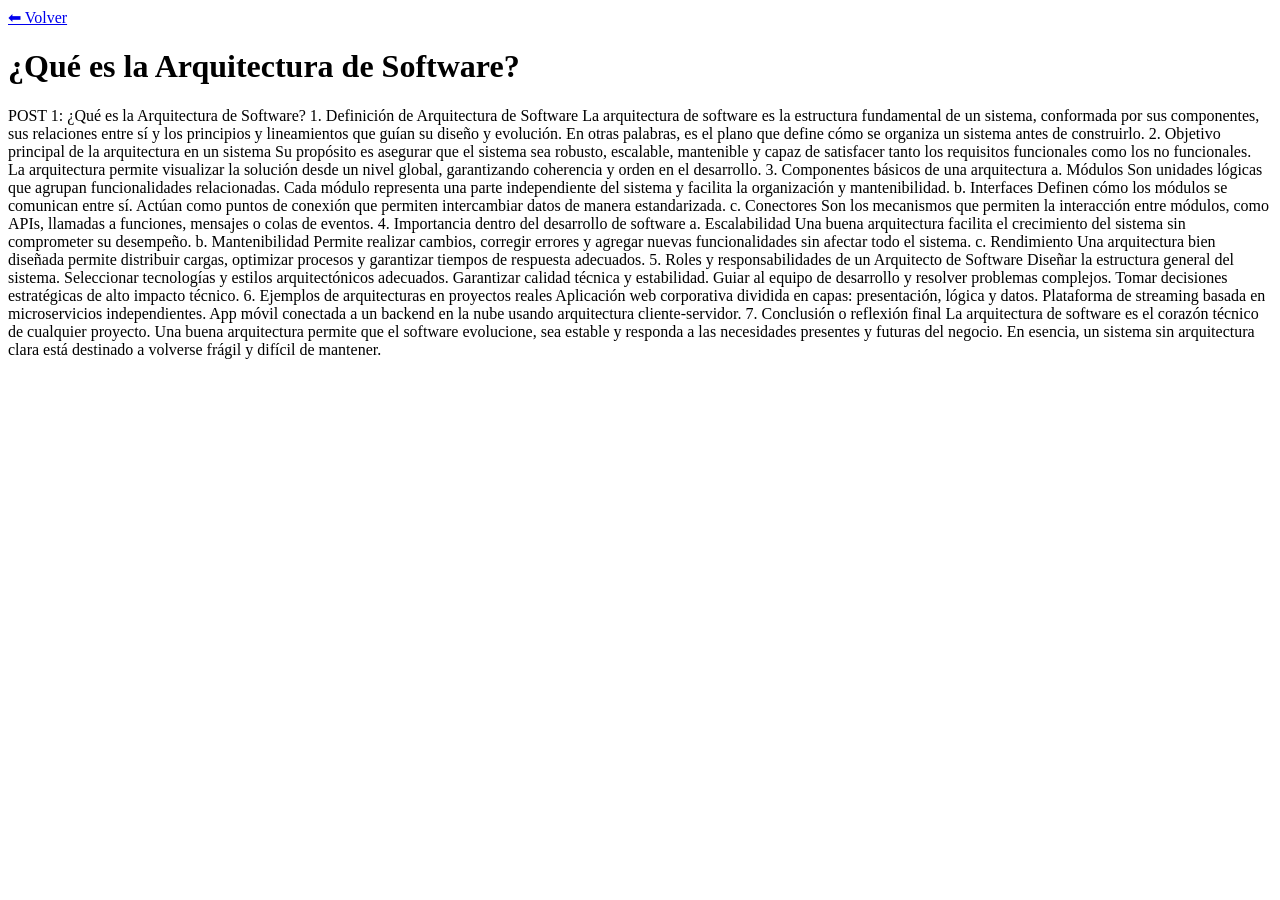
==== post1.html @ cce50e9d "Update and rename blog-arquitectura/post1.html to post1.html" ====
<!DOCTYPE html>
<html lang="es">
<head>
    <meta charset="UTF-8">
    <title>¿Qué es la Arquitectura de Software?</title>
    <link rel="stylesheet" href="styles.css">
</head>
<body>
<a href="index.html" class="back">⬅ Volver</a>
<h1>¿Qué es la Arquitectura de Software?</h1>
<article>
    POST 1: ¿Qué es la Arquitectura de Software?
1. Definición de Arquitectura de Software

La arquitectura de software es la estructura fundamental de un sistema, conformada por sus componentes, sus relaciones entre sí y los principios y lineamientos que guían su diseño y evolución. En otras palabras, es el plano que define cómo se organiza un sistema antes de construirlo.

2. Objetivo principal de la arquitectura en un sistema

Su propósito es asegurar que el sistema sea robusto, escalable, mantenible y capaz de satisfacer tanto los requisitos funcionales como los no funcionales. La arquitectura permite visualizar la solución desde un nivel global, garantizando coherencia y orden en el desarrollo.

3. Componentes básicos de una arquitectura
a. Módulos

Son unidades lógicas que agrupan funcionalidades relacionadas. Cada módulo representa una parte independiente del sistema y facilita la organización y mantenibilidad.

b. Interfaces

Definen cómo los módulos se comunican entre sí. Actúan como puntos de conexión que permiten intercambiar datos de manera estandarizada.

c. Conectores

Son los mecanismos que permiten la interacción entre módulos, como APIs, llamadas a funciones, mensajes o colas de eventos.

4. Importancia dentro del desarrollo de software
a. Escalabilidad

Una buena arquitectura facilita el crecimiento del sistema sin comprometer su desempeño.

b. Mantenibilidad

Permite realizar cambios, corregir errores y agregar nuevas funcionalidades sin afectar todo el sistema.

c. Rendimiento

Una arquitectura bien diseñada permite distribuir cargas, optimizar procesos y garantizar tiempos de respuesta adecuados.

5. Roles y responsabilidades de un Arquitecto de Software

Diseñar la estructura general del sistema.

Seleccionar tecnologías y estilos arquitectónicos adecuados.

Garantizar calidad técnica y estabilidad.

Guiar al equipo de desarrollo y resolver problemas complejos.

Tomar decisiones estratégicas de alto impacto técnico.

6. Ejemplos de arquitecturas en proyectos reales

Aplicación web corporativa dividida en capas: presentación, lógica y datos.

Plataforma de streaming basada en microservicios independientes.

App móvil conectada a un backend en la nube usando arquitectura cliente-servidor.

7. Conclusión o reflexión final

La arquitectura de software es el corazón técnico de cualquier proyecto. Una buena arquitectura permite que el software evolucione, sea estable y responda a las necesidades presentes y futuras del negocio. En esencia, un sistema sin arquitectura clara está destinado a volverse frágil y difícil de mantener.
</article>
</body>
</html>
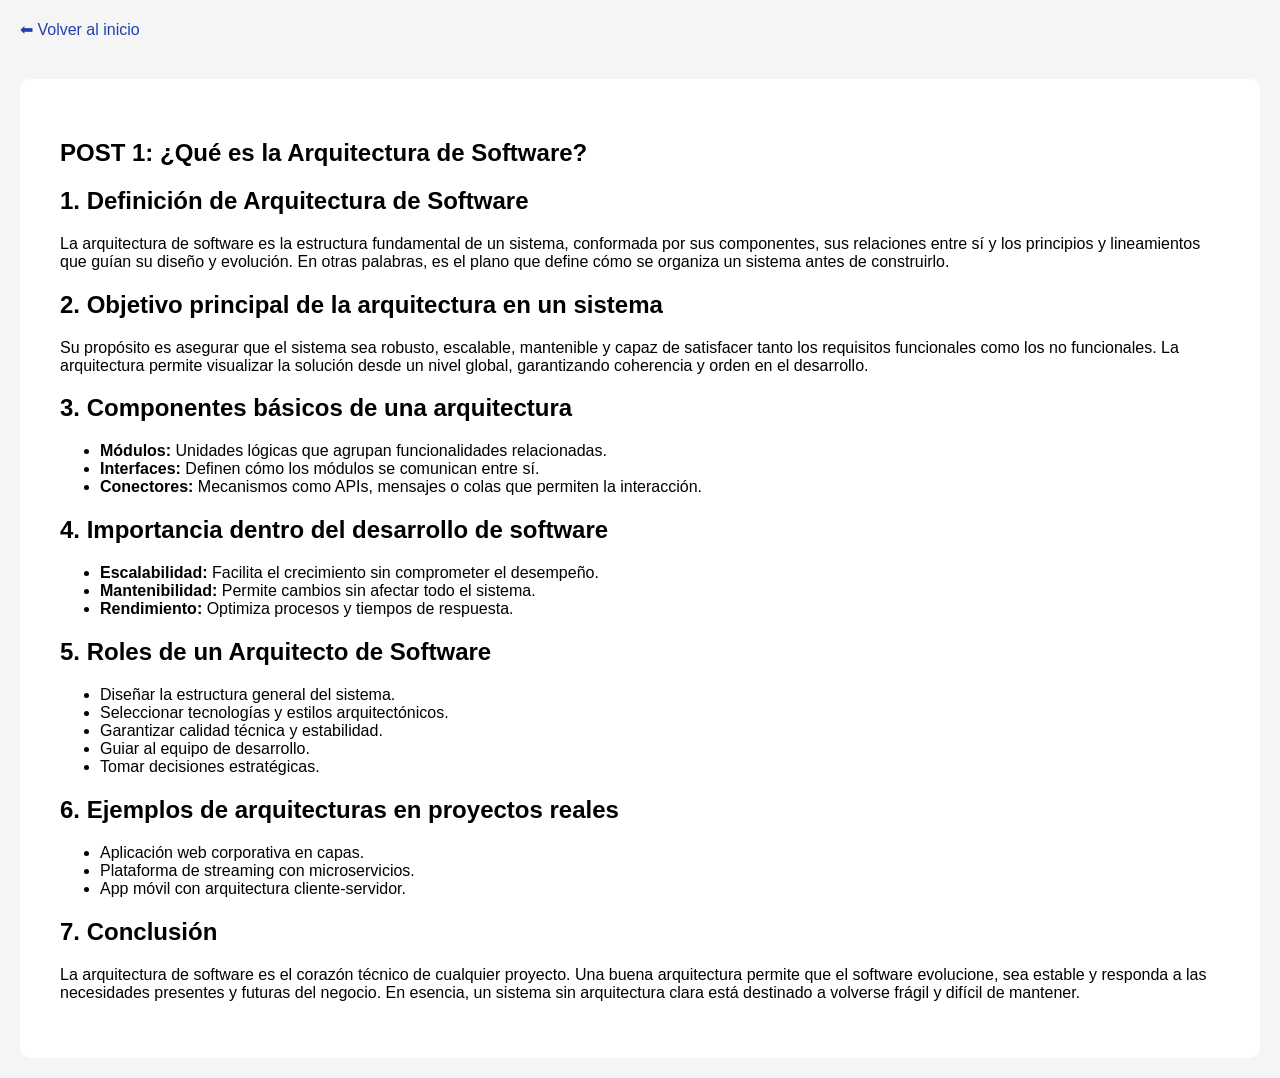
==== commit 158df316: "Refactor HTML structure and content for post1" ====
--- a/post1.html
+++ b/post1.html
@@ -6,67 +6,48 @@
     <link rel="stylesheet" href="styles.css">
 </head>
 <body>
-<a href="index.html" class="back">⬅ Volver</a>
-<h1>¿Qué es la Arquitectura de Software?</h1>
+<a href="index.html" class="back">⬅ Volver al inicio</a>
 <article>
-    POST 1: ¿Qué es la Arquitectura de Software?
-1. Definición de Arquitectura de Software
-
-La arquitectura de software es la estructura fundamental de un sistema, conformada por sus componentes, sus relaciones entre sí y los principios y lineamientos que guían su diseño y evolución. En otras palabras, es el plano que define cómo se organiza un sistema antes de construirlo.
-
-2. Objetivo principal de la arquitectura en un sistema
-
-Su propósito es asegurar que el sistema sea robusto, escalable, mantenible y capaz de satisfacer tanto los requisitos funcionales como los no funcionales. La arquitectura permite visualizar la solución desde un nivel global, garantizando coherencia y orden en el desarrollo.
-
-3. Componentes básicos de una arquitectura
-a. Módulos
-
-Son unidades lógicas que agrupan funcionalidades relacionadas. Cada módulo representa una parte independiente del sistema y facilita la organización y mantenibilidad.
-
-b. Interfaces
-
-Definen cómo los módulos se comunican entre sí. Actúan como puntos de conexión que permiten intercambiar datos de manera estandarizada.
-
-c. Conectores
-
-Son los mecanismos que permiten la interacción entre módulos, como APIs, llamadas a funciones, mensajes o colas de eventos.
-
-4. Importancia dentro del desarrollo de software
-a. Escalabilidad
-
-Una buena arquitectura facilita el crecimiento del sistema sin comprometer su desempeño.
-
-b. Mantenibilidad
-
-Permite realizar cambios, corregir errores y agregar nuevas funcionalidades sin afectar todo el sistema.
-
-c. Rendimiento
-
-Una arquitectura bien diseñada permite distribuir cargas, optimizar procesos y garantizar tiempos de respuesta adecuados.
-
-5. Roles y responsabilidades de un Arquitecto de Software
-
-Diseñar la estructura general del sistema.
-
-Seleccionar tecnologías y estilos arquitectónicos adecuados.
-
-Garantizar calidad técnica y estabilidad.
-
-Guiar al equipo de desarrollo y resolver problemas complejos.
-
-Tomar decisiones estratégicas de alto impacto técnico.
-
-6. Ejemplos de arquitecturas en proyectos reales
-
-Aplicación web corporativa dividida en capas: presentación, lógica y datos.
-
-Plataforma de streaming basada en microservicios independientes.
-
-App móvil conectada a un backend en la nube usando arquitectura cliente-servidor.
-
-7. Conclusión o reflexión final
-
-La arquitectura de software es el corazón técnico de cualquier proyecto. Una buena arquitectura permite que el software evolucione, sea estable y responda a las necesidades presentes y futuras del negocio. En esencia, un sistema sin arquitectura clara está destinado a volverse frágil y difícil de mantener.
+    <h1>POST 1: ¿Qué es la Arquitectura de Software?</h1>
+    
+    <h2>1. Definición de Arquitectura de Software</h2>
+    <p>La arquitectura de software es la estructura fundamental de un sistema, conformada por sus componentes, sus relaciones entre sí y los principios y lineamientos que guían su diseño y evolución. En otras palabras, es el plano que define cómo se organiza un sistema antes de construirlo.</p>
+    
+    <h2>2. Objetivo principal de la arquitectura en un sistema</h2>
+    <p>Su propósito es asegurar que el sistema sea robusto, escalable, mantenible y capaz de satisfacer tanto los requisitos funcionales como los no funcionales. La arquitectura permite visualizar la solución desde un nivel global, garantizando coherencia y orden en el desarrollo.</p>
+    
+    <h2>3. Componentes básicos de una arquitectura</h2>
+    <ul>
+        <li><strong>Módulos:</strong> Unidades lógicas que agrupan funcionalidades relacionadas.</li>
+        <li><strong>Interfaces:</strong> Definen cómo los módulos se comunican entre sí.</li>
+        <li><strong>Conectores:</strong> Mecanismos como APIs, mensajes o colas que permiten la interacción.</li>
+    </ul>
+    
+    <h2>4. Importancia dentro del desarrollo de software</h2>
+    <ul>
+        <li><strong>Escalabilidad:</strong> Facilita el crecimiento sin comprometer el desempeño.</li>
+        <li><strong>Mantenibilidad:</strong> Permite cambios sin afectar todo el sistema.</li>
+        <li><strong>Rendimiento:</strong> Optimiza procesos y tiempos de respuesta.</li>
+    </ul>
+    
+    <h2>5. Roles de un Arquitecto de Software</h2>
+    <ul>
+        <li>Diseñar la estructura general del sistema.</li>
+        <li>Seleccionar tecnologías y estilos arquitectónicos.</li>
+        <li>Garantizar calidad técnica y estabilidad.</li>
+        <li>Guiar al equipo de desarrollo.</li>
+        <li>Tomar decisiones estratégicas.</li>
+    </ul>
+    
+    <h2>6. Ejemplos de arquitecturas en proyectos reales</h2>
+    <ul>
+        <li>Aplicación web corporativa en capas.</li>
+        <li>Plataforma de streaming con microservicios.</li>
+        <li>App móvil con arquitectura cliente-servidor.</li>
+    </ul>
+    
+    <h2>7. Conclusión</h2>
+    <p>La arquitectura de software es el corazón técnico de cualquier proyecto. Una buena arquitectura permite que el software evolucione, sea estable y responda a las necesidades presentes y futuras del negocio. En esencia, un sistema sin arquitectura clara está destinado a volverse frágil y difícil de mantener.</p>
 </article>
 </body>
 </html>
--- a/styles.css
+++ b/styles.css
@@ -0,0 +1,46 @@
+body {
+    font-family: Arial, sans-serif;
+    margin: 0;
+    padding: 0;
+    background: #f5f5f5;
+}
+
+header {
+    background: #1e3a8a;
+    padding: 30px;
+    text-align: center;
+    color: white;
+}
+
+.posts {
+    display: flex;
+    flex-direction: column;
+    gap: 20px;
+    margin: 40px;
+}
+
+.post-card {
+    background: white;
+    padding: 20px;
+    border-radius: 10px;
+    text-decoration: none;
+    color: black;
+    box-shadow: 0 4px 8px rgba(0,0,0,0.1);
+}
+
+.post-card:hover {
+    background: #e6e6e6;
+}
+
+.back {
+    display: inline-block;
+    margin: 20px;
+    text-decoration: none;
+    color: #1e40af;
+}
+article {
+    padding: 40px;
+    background: white;
+    margin: 20px;
+    border-radius: 10px;
+}
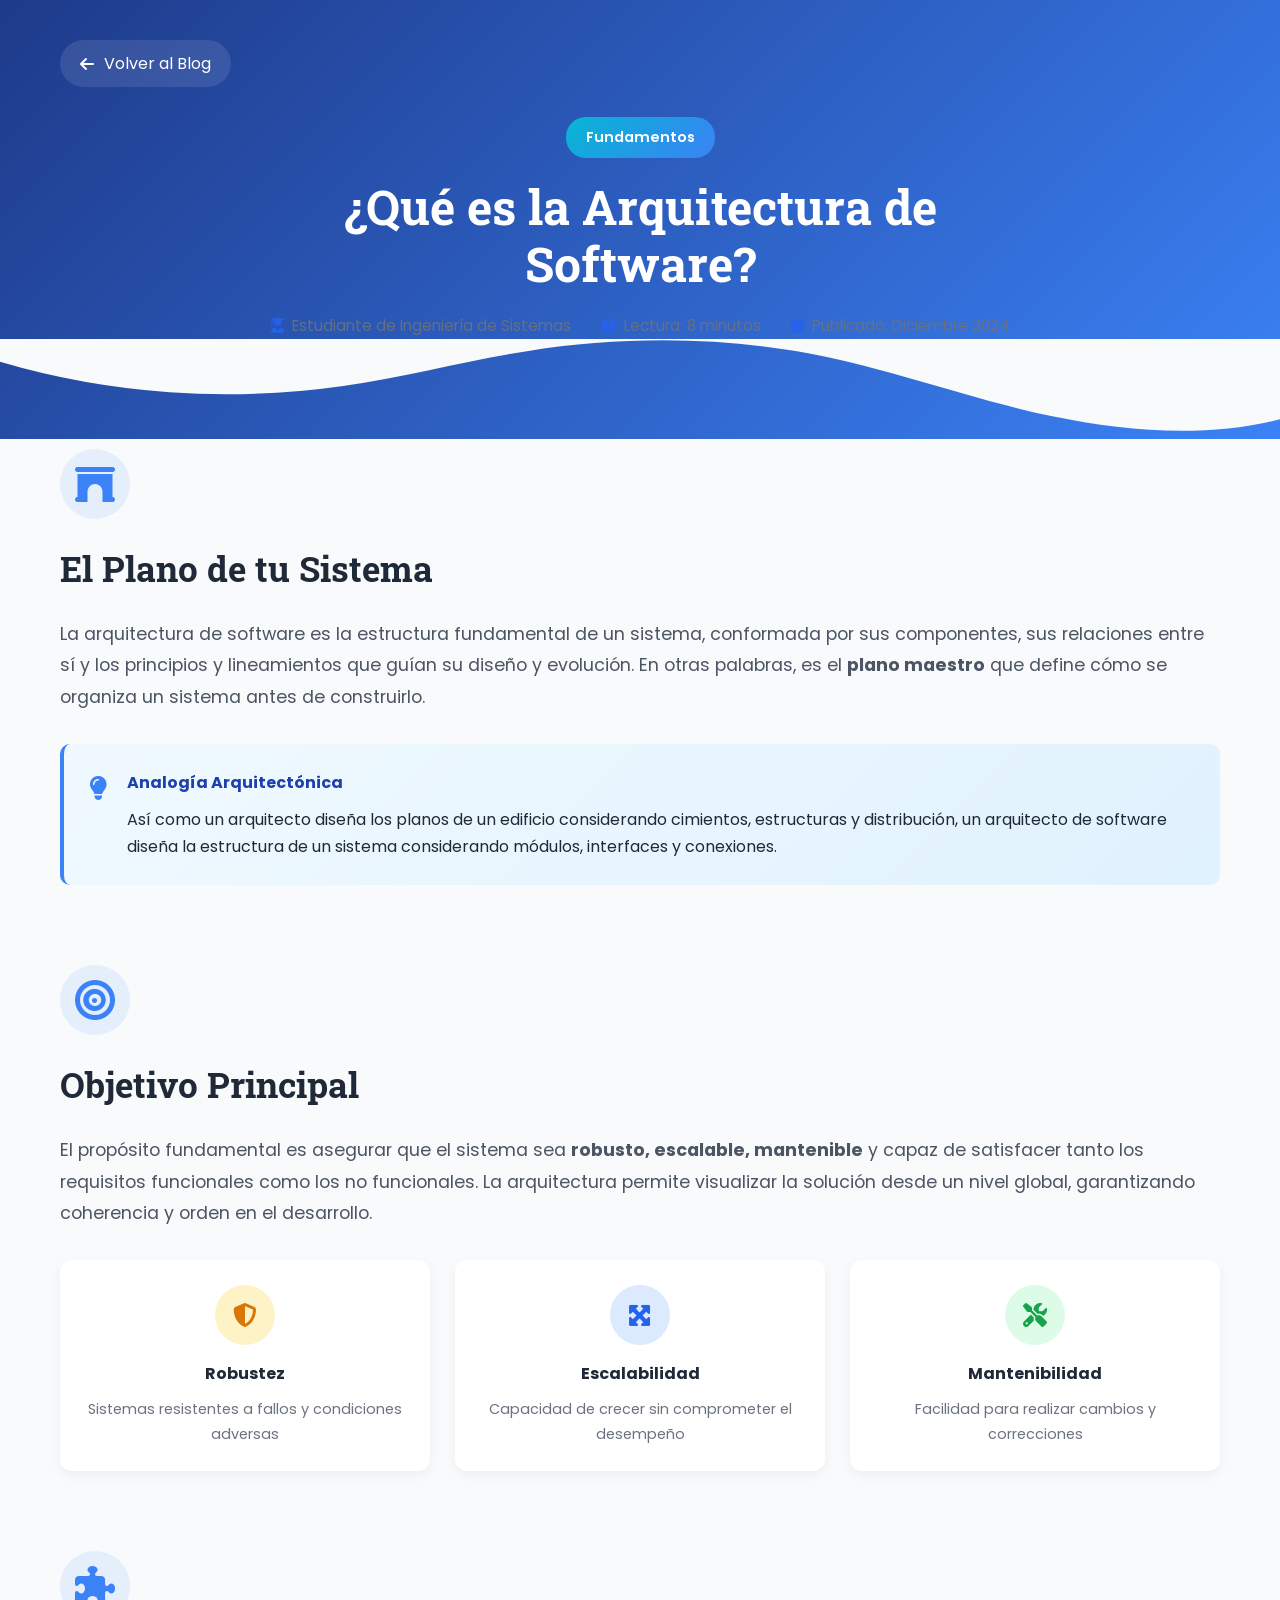
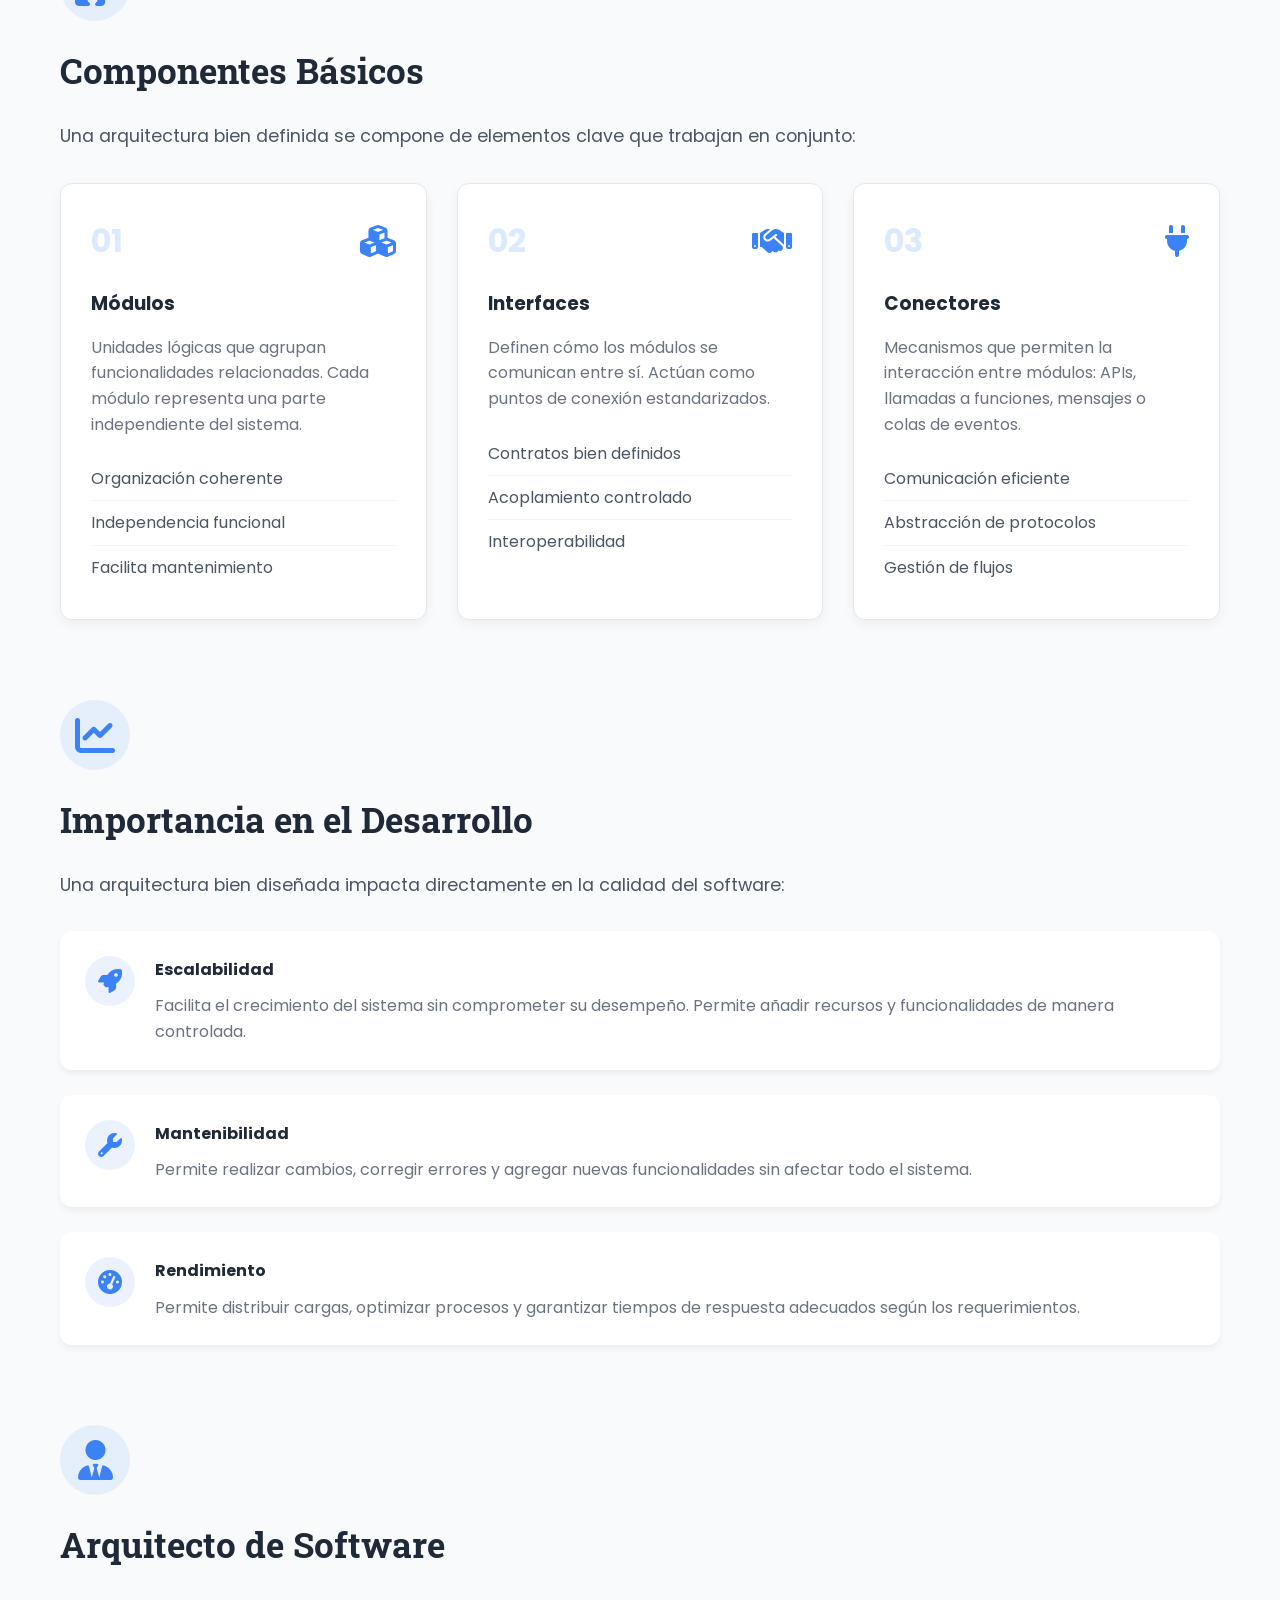
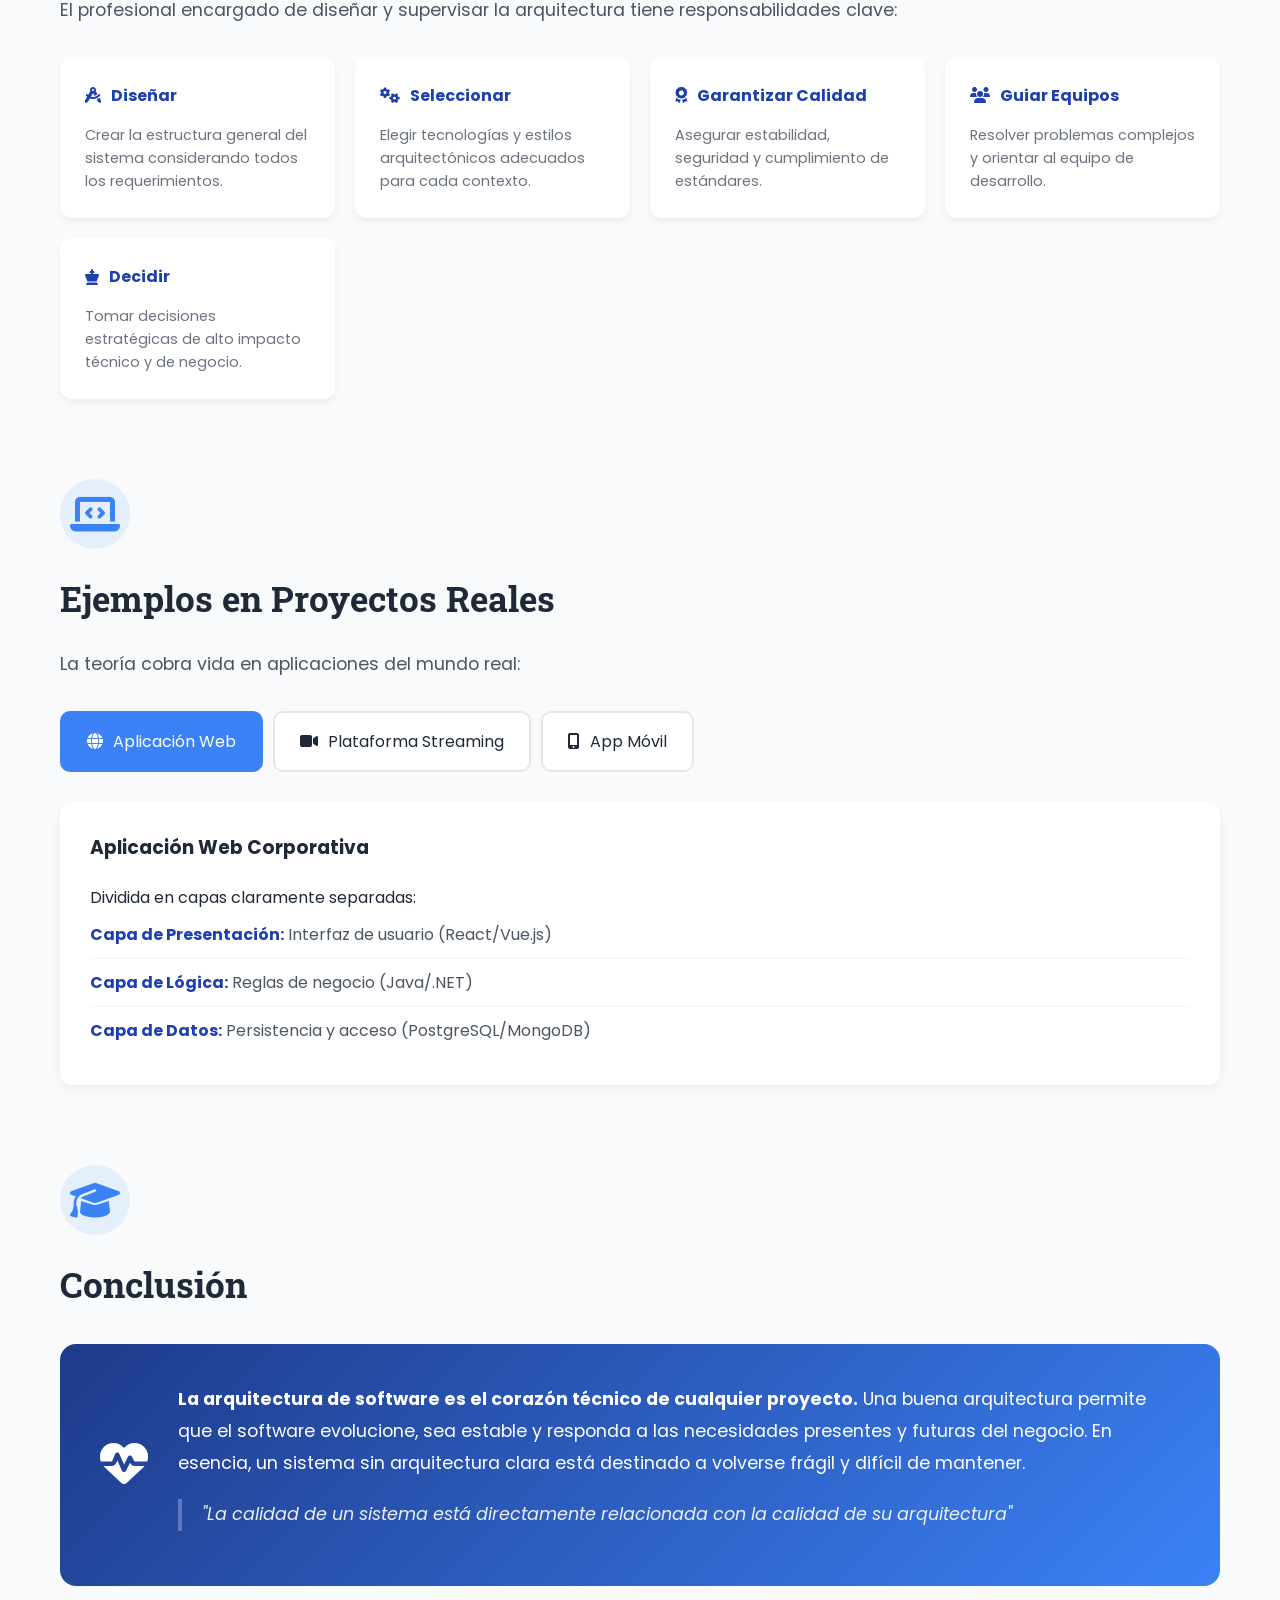
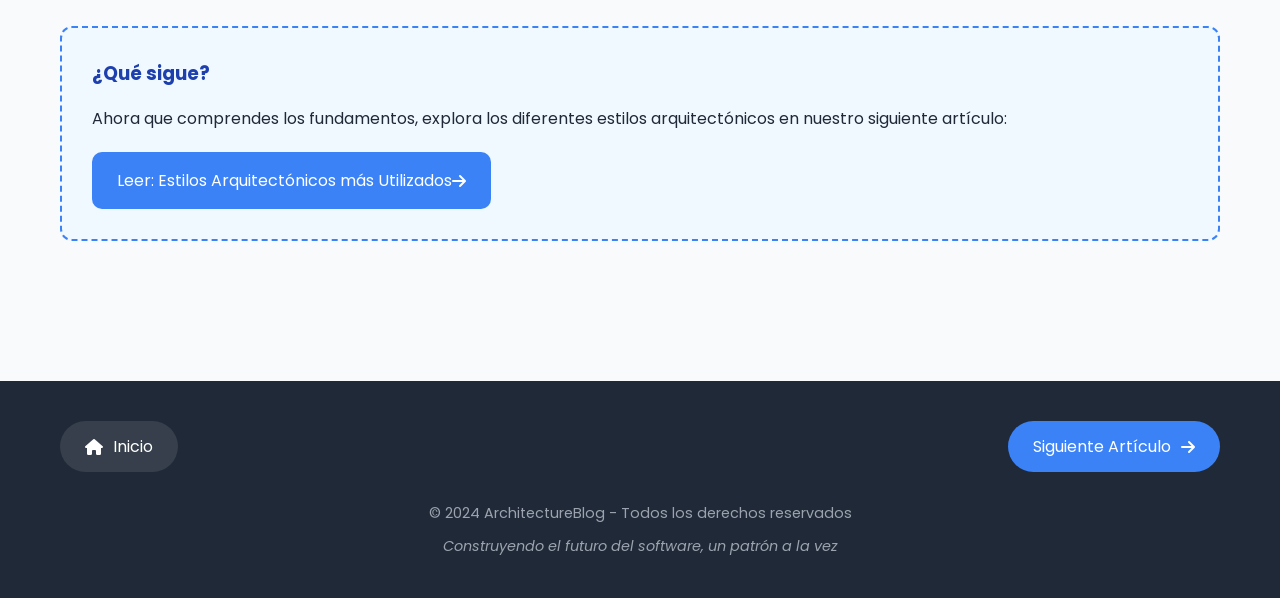
==== commit 2d8b7440: "Revise post1.html for improved structure and content Updated the HTML structure and content of the a" ====
--- a/post1.html
+++ b/post1.html
@@ -2,52 +2,849 @@
 <html lang="es">
 <head>
     <meta charset="UTF-8">
-    <title>¿Qué es la Arquitectura de Software?</title>
+    <meta name="viewport" content="width=device-width, initial-scale=1.0">
+    <title>Fundamentos de Arquitectura de Software</title>
     <link rel="stylesheet" href="styles.css">
+    <link rel="stylesheet" href="https://cdnjs.cloudflare.com/ajax/libs/font-awesome/6.4.0/css/all.min.css">
+    <link href="https://fonts.googleapis.com/css2?family=Poppins:wght@300;400;500;600;700&family=Roboto+Slab:wght@300;400;500;600&display=swap" rel="stylesheet">
 </head>
 <body>
-<a href="index.html" class="back">⬅ Volver al inicio</a>
-<article>
-    <h1>POST 1: ¿Qué es la Arquitectura de Software?</h1>
-    
-    <h2>1. Definición de Arquitectura de Software</h2>
-    <p>La arquitectura de software es la estructura fundamental de un sistema, conformada por sus componentes, sus relaciones entre sí y los principios y lineamientos que guían su diseño y evolución. En otras palabras, es el plano que define cómo se organiza un sistema antes de construirlo.</p>
-    
-    <h2>2. Objetivo principal de la arquitectura en un sistema</h2>
-    <p>Su propósito es asegurar que el sistema sea robusto, escalable, mantenible y capaz de satisfacer tanto los requisitos funcionales como los no funcionales. La arquitectura permite visualizar la solución desde un nivel global, garantizando coherencia y orden en el desarrollo.</p>
-    
-    <h2>3. Componentes básicos de una arquitectura</h2>
-    <ul>
-        <li><strong>Módulos:</strong> Unidades lógicas que agrupan funcionalidades relacionadas.</li>
-        <li><strong>Interfaces:</strong> Definen cómo los módulos se comunican entre sí.</li>
-        <li><strong>Conectores:</strong> Mecanismos como APIs, mensajes o colas que permiten la interacción.</li>
-    </ul>
-    
-    <h2>4. Importancia dentro del desarrollo de software</h2>
-    <ul>
-        <li><strong>Escalabilidad:</strong> Facilita el crecimiento sin comprometer el desempeño.</li>
-        <li><strong>Mantenibilidad:</strong> Permite cambios sin afectar todo el sistema.</li>
-        <li><strong>Rendimiento:</strong> Optimiza procesos y tiempos de respuesta.</li>
-    </ul>
-    
-    <h2>5. Roles de un Arquitecto de Software</h2>
-    <ul>
-        <li>Diseñar la estructura general del sistema.</li>
-        <li>Seleccionar tecnologías y estilos arquitectónicos.</li>
-        <li>Garantizar calidad técnica y estabilidad.</li>
-        <li>Guiar al equipo de desarrollo.</li>
-        <li>Tomar decisiones estratégicas.</li>
-    </ul>
-    
-    <h2>6. Ejemplos de arquitecturas en proyectos reales</h2>
-    <ul>
-        <li>Aplicación web corporativa en capas.</li>
-        <li>Plataforma de streaming con microservicios.</li>
-        <li>App móvil con arquitectura cliente-servidor.</li>
-    </ul>
-    
-    <h2>7. Conclusión</h2>
-    <p>La arquitectura de software es el corazón técnico de cualquier proyecto. Una buena arquitectura permite que el software evolucione, sea estable y responda a las necesidades presentes y futuras del negocio. En esencia, un sistema sin arquitectura clara está destinado a volverse frágil y difícil de mantener.</p>
-</article>
+    <!-- Header de artículo -->
+    <header class="article-header">
+        <div class="container">
+            <a href="index.html" class="back-btn">
+                <i class="fas fa-arrow-left"></i> Volver al Blog
+            </a>
+            <div class="article-header-content">
+                <div class="article-badge">Fundamentos</div>
+                <h1 class="article-title">¿Qué es la Arquitectura de Software?</h1>
+                <div class="article-meta">
+                    <div class="meta-item">
+                        <i class="fas fa-user-graduate"></i>
+                        <span>Estudiante de Ingeniería de Sistemas</span>
+                    </div>
+                    <div class="meta-item">
+                        <i class="fas fa-clock"></i>
+                        <span>Lectura: 8 minutos</span>
+                    </div>
+                    <div class="meta-item">
+                        <i class="fas fa-calendar"></i>
+                        <span>Publicado: Diciembre 2024</span>
+                    </div>
+                </div>
+            </div>
+        </div>
+        <div class="header-wave">
+            <svg viewBox="0 0 1200 120" preserveAspectRatio="none">
+                <path d="M321.39,56.44c58-10.79,114.16-30.13,172-41.86,82.39-16.72,168.19-17.73,250.45-.39C823.78,31,906.67,72,985.66,92.83c70.05,18.48,146.53,26.09,214.34,3V0H0V27.35A600.21,600.21,0,0,0,321.39,56.44Z"></path>
+            </svg>
+        </div>
+    </header>
+
+    <!-- Contenido del artículo -->
+    <article class="article-content">
+        <div class="container">
+            <!-- Introducción -->
+            <section class="article-section intro-section">
+                <div class="section-icon">
+                    <i class="fas fa-archway"></i>
+                </div>
+                <h2>El Plano de tu Sistema</h2>
+                <p>La arquitectura de software es la estructura fundamental de un sistema, conformada por sus componentes, sus relaciones entre sí y los principios y lineamientos que guían su diseño y evolución. En otras palabras, es el <strong>plano maestro</strong> que define cómo se organiza un sistema antes de construirlo.</p>
+                
+                <div class="info-box">
+                    <div class="info-icon">
+                        <i class="fas fa-lightbulb"></i>
+                    </div>
+                    <div class="info-content">
+                        <h4>Analogía Arquitectónica</h4>
+                        <p>Así como un arquitecto diseña los planos de un edificio considerando cimientos, estructuras y distribución, un arquitecto de software diseña la estructura de un sistema considerando módulos, interfaces y conexiones.</p>
+                    </div>
+                </div>
+            </section>
+
+            <!-- Objetivos -->
+            <section class="article-section">
+                <div class="section-icon">
+                    <i class="fas fa-bullseye"></i>
+                </div>
+                <h2>Objetivo Principal</h2>
+                <p>El propósito fundamental es asegurar que el sistema sea <strong>robusto, escalable, mantenible</strong> y capaz de satisfacer tanto los requisitos funcionales como los no funcionales. La arquitectura permite visualizar la solución desde un nivel global, garantizando coherencia y orden en el desarrollo.</p>
+                
+                <div class="goals-grid">
+                    <div class="goal-card">
+                        <div class="goal-icon stability">
+                            <i class="fas fa-shield-alt"></i>
+                        </div>
+                        <h4>Robustez</h4>
+                        <p>Sistemas resistentes a fallos y condiciones adversas</p>
+                    </div>
+                    <div class="goal-card">
+                        <div class="goal-icon scalability">
+                            <i class="fas fa-expand-arrows-alt"></i>
+                        </div>
+                        <h4>Escalabilidad</h4>
+                        <p>Capacidad de crecer sin comprometer el desempeño</p>
+                    </div>
+                    <div class="goal-card">
+                        <div class="goal-icon maintainability">
+                            <i class="fas fa-tools"></i>
+                        </div>
+                        <h4>Mantenibilidad</h4>
+                        <p>Facilidad para realizar cambios y correcciones</p>
+                    </div>
+                </div>
+            </section>
+
+            <!-- Componentes -->
+            <section class="article-section">
+                <div class="section-icon">
+                    <i class="fas fa-puzzle-piece"></i>
+                </div>
+                <h2>Componentes Básicos</h2>
+                <p>Una arquitectura bien definida se compone de elementos clave que trabajan en conjunto:</p>
+                
+                <div class="components-grid">
+                    <div class="component-card">
+                        <div class="component-header">
+                            <span class="component-number">01</span>
+                            <i class="fas fa-cubes"></i>
+                        </div>
+                        <h3>Módulos</h3>
+                        <p>Unidades lógicas que agrupan funcionalidades relacionadas. Cada módulo representa una parte independiente del sistema.</p>
+                        <ul class="component-features">
+                            <li>Organización coherente</li>
+                            <li>Independencia funcional</li>
+                            <li>Facilita mantenimiento</li>
+                        </ul>
+                    </div>
+                    
+                    <div class="component-card">
+                        <div class="component-header">
+                            <span class="component-number">02</span>
+                            <i class="fas fa-handshake"></i>
+                        </div>
+                        <h3>Interfaces</h3>
+                        <p>Definen cómo los módulos se comunican entre sí. Actúan como puntos de conexión estandarizados.</p>
+                        <ul class="component-features">
+                            <li>Contratos bien definidos</li>
+                            <li>Acoplamiento controlado</li>
+                            <li>Interoperabilidad</li>
+                        </ul>
+                    </div>
+                    
+                    <div class="component-card">
+                        <div class="component-header">
+                            <span class="component-number">03</span>
+                            <i class="fas fa-plug"></i>
+                        </div>
+                        <h3>Conectores</h3>
+                        <p>Mecanismos que permiten la interacción entre módulos: APIs, llamadas a funciones, mensajes o colas de eventos.</p>
+                        <ul class="component-features">
+                            <li>Comunicación eficiente</li>
+                            <li>Abstracción de protocolos</li>
+                            <li>Gestión de flujos</li>
+                        </ul>
+                    </div>
+                </div>
+            </section>
+
+            <!-- Importancia -->
+            <section class="article-section">
+                <div class="section-icon">
+                    <i class="fas fa-chart-line"></i>
+                </div>
+                <h2>Importancia en el Desarrollo</h2>
+                <p>Una arquitectura bien diseñada impacta directamente en la calidad del software:</p>
+                
+                <div class="importance-list">
+                    <div class="importance-item">
+                        <div class="importance-icon">
+                            <i class="fas fa-rocket"></i>
+                        </div>
+                        <div>
+                            <h4>Escalabilidad</h4>
+                            <p>Facilita el crecimiento del sistema sin comprometer su desempeño. Permite añadir recursos y funcionalidades de manera controlada.</p>
+                        </div>
+                    </div>
+                    
+                    <div class="importance-item">
+                        <div class="importance-icon">
+                            <i class="fas fa-wrench"></i>
+                        </div>
+                        <div>
+                            <h4>Mantenibilidad</h4>
+                            <p>Permite realizar cambios, corregir errores y agregar nuevas funcionalidades sin afectar todo el sistema.</p>
+                        </div>
+                    </div>
+                    
+                    <div class="importance-item">
+                        <div class="importance-icon">
+                            <i class="fas fa-tachometer-alt"></i>
+                        </div>
+                        <div>
+                            <h4>Rendimiento</h4>
+                            <p>Permite distribuir cargas, optimizar procesos y garantizar tiempos de respuesta adecuados según los requerimientos.</p>
+                        </div>
+                    </div>
+                </div>
+            </section>
+
+            <!-- Roles -->
+            <section class="article-section">
+                <div class="section-icon">
+                    <i class="fas fa-user-tie"></i>
+                </div>
+                <h2>Arquitecto de Software</h2>
+                <p>El profesional encargado de diseñar y supervisar la arquitectura tiene responsabilidades clave:</p>
+                
+                <div class="roles-grid">
+                    <div class="role-card">
+                        <h4><i class="fas fa-drafting-compass"></i> Diseñar</h4>
+                        <p>Crear la estructura general del sistema considerando todos los requerimientos.</p>
+                    </div>
+                    <div class="role-card">
+                        <h4><i class="fas fa-cogs"></i> Seleccionar</h4>
+                        <p>Elegir tecnologías y estilos arquitectónicos adecuados para cada contexto.</p>
+                    </div>
+                    <div class="role-card">
+                        <h4><i class="fas fa-award"></i> Garantizar Calidad</h4>
+                        <p>Asegurar estabilidad, seguridad y cumplimiento de estándares.</p>
+                    </div>
+                    <div class="role-card">
+                        <h4><i class="fas fa-users"></i> Guiar Equipos</h4>
+                        <p>Resolver problemas complejos y orientar al equipo de desarrollo.</p>
+                    </div>
+                    <div class="role-card">
+                        <h4><i class="fas fa-chess-king"></i> Decidir</h4>
+                        <p>Tomar decisiones estratégicas de alto impacto técnico y de negocio.</p>
+                    </div>
+                </div>
+            </section>
+
+            <!-- Ejemplos -->
+            <section class="article-section">
+                <div class="section-icon">
+                    <i class="fas fa-laptop-code"></i>
+                </div>
+                <h2>Ejemplos en Proyectos Reales</h2>
+                <p>La teoría cobra vida en aplicaciones del mundo real:</p>
+                
+                <div class="examples-tabs">
+                    <div class="example-tab active" data-tab="web">
+                        <i class="fas fa-globe"></i>
+                        <span>Aplicación Web</span>
+                    </div>
+                    <div class="example-tab" data-tab="streaming">
+                        <i class="fas fa-video"></i>
+                        <span>Plataforma Streaming</span>
+                    </div>
+                    <div class="example-tab" data-tab="mobile">
+                        <i class="fas fa-mobile-alt"></i>
+                        <span>App Móvil</span>
+                    </div>
+                </div>
+                
+                <div class="example-content active" id="web">
+                    <h3>Aplicación Web Corporativa</h3>
+                    <p>Dividida en capas claramente separadas:</p>
+                    <ul>
+                        <li><strong>Capa de Presentación:</strong> Interfaz de usuario (React/Vue.js)</li>
+                        <li><strong>Capa de Lógica:</strong> Reglas de negocio (Java/.NET)</li>
+                        <li><strong>Capa de Datos:</strong> Persistencia y acceso (PostgreSQL/MongoDB)</li>
+                    </ul>
+                </div>
+                
+                <div class="example-content" id="streaming">
+                    <h3>Plataforma de Streaming</h3>
+                    <p>Basada en microservicios independientes:</p>
+                    <ul>
+                        <li><strong>Servicio de Catálogo:</strong> Gestiona películas y series</li>
+                        <li><strong>Servicio de Usuarios:</strong> Maneja perfiles y preferencias</li>
+                        <li><strong>Servicio de Streaming:</strong> Transmite contenido en tiempo real</li>
+                        <li><strong>Servicio de Recomendaciones:</strong> Algoritmos personalizados</li>
+                    </ul>
+                </div>
+                
+                <div class="example-content" id="mobile">
+                    <h3>App Móvil con Backend en la Nube</h3>
+                    <p>Arquitectura cliente-servidor moderna:</p>
+                    <ul>
+                        <li><strong>Cliente Móvil:</strong> React Native/Flutter (iOS/Android)</li>
+                        <li><strong>API Gateway:</strong> Punto único de entrada para todas las solicitudes</li>
+                        <li><strong>Backend Services:</strong> Servicios en la nube (AWS/Azure)</li>
+                        <li><strong>Base de Datos:</strong> Almacenamiento distribuido y replicado</li>
+                    </ul>
+                </div>
+            </section>
+
+            <!-- Conclusión -->
+            <section class="article-section conclusion-section">
+                <div class="section-icon">
+                    <i class="fas fa-graduation-cap"></i>
+                </div>
+                <h2>Conclusión</h2>
+                <div class="conclusion-card">
+                    <div class="conclusion-icon">
+                        <i class="fas fa-heartbeat"></i>
+                    </div>
+                    <div class="conclusion-content">
+                        <p><strong>La arquitectura de software es el corazón técnico de cualquier proyecto.</strong> Una buena arquitectura permite que el software evolucione, sea estable y responda a las necesidades presentes y futuras del negocio. En esencia, un sistema sin arquitectura clara está destinado a volverse frágil y difícil de mantener.</p>
+                        <p class="conclusion-quote">"La calidad de un sistema está directamente relacionada con la calidad de su arquitectura"</p>
+                    </div>
+                </div>
+                
+                <div class="next-steps">
+                    <h3>¿Qué sigue?</h3>
+                    <p>Ahora que comprendes los fundamentos, explora los diferentes estilos arquitectónicos en nuestro siguiente artículo:</p>
+                    <a href="post2.html" class="next-article-btn">
+                        <span>Leer: Estilos Arquitectónicos más Utilizados</span>
+                        <i class="fas fa-arrow-right"></i>
+                    </a>
+                </div>
+            </section>
+        </div>
+    </article>
+
+    <!-- Footer -->
+    <footer class="article-footer">
+        <div class="container">
+            <div class="footer-nav">
+                <a href="index.html" class="nav-btn">
+                    <i class="fas fa-home"></i> Inicio
+                </a>
+                <a href="post2.html" class="nav-btn next">
+                    Siguiente Artículo <i class="fas fa-arrow-right"></i>
+                </a>
+            </div>
+            <div class="footer-copyright">
+                <p>© 2024 ArchitectureBlog - Todos los derechos reservados</p>
+                <p class="footer-tagline">Construyendo el futuro del software, un patrón a la vez</p>
+            </div>
+        </div>
+    </footer>
+
+    <script>
+        // Funcionalidad para las pestañas de ejemplos
+        document.querySelectorAll('.example-tab').forEach(tab => {
+            tab.addEventListener('click', () => {
+                // Remover clase activa de todas las pestañas
+                document.querySelectorAll('.example-tab').forEach(t => t.classList.remove('active'));
+                // Ocultar todos los contenidos
+                document.querySelectorAll('.example-content').forEach(c => c.classList.remove('active'));
+                
+                // Activar pestaña clickeada
+                tab.classList.add('active');
+                // Mostrar contenido correspondiente
+                const tabId = tab.getAttribute('data-tab');
+                document.getElementById(tabId).classList.add('active');
+            });
+        });
+    </script>
+
+    <!-- Estilos específicos para el artículo -->
+    <style>
+        .article-header {
+            background: linear-gradient(135deg, #1e3a8a, #3b82f6);
+            color: white;
+            padding: 40px 0 100px;
+            position: relative;
+        }
+
+        .back-btn {
+            display: inline-flex;
+            align-items: center;
+            gap: 10px;
+            color: white;
+            text-decoration: none;
+            background: rgba(255, 255, 255, 0.1);
+            padding: 10px 20px;
+            border-radius: 30px;
+            margin-bottom: 30px;
+            transition: all 0.3s ease;
+        }
+
+        .back-btn:hover {
+            background: rgba(255, 255, 255, 0.2);
+            transform: translateX(-5px);
+        }
+
+        .article-header-content {
+            text-align: center;
+            max-width: 800px;
+            margin: 0 auto;
+        }
+
+        .article-badge {
+            display: inline-block;
+            background: linear-gradient(135deg, #06b6d4, #3b82f6);
+            color: white;
+            padding: 8px 20px;
+            border-radius: 20px;
+            font-size: 0.9rem;
+            font-weight: 600;
+            margin-bottom: 20px;
+        }
+
+        .article-title {
+            font-family: 'Roboto Slab', serif;
+            font-size: 3rem;
+            margin-bottom: 20px;
+            line-height: 1.2;
+        }
+
+        .article-meta {
+            display: flex;
+            justify-content: center;
+            gap: 30px;
+            flex-wrap: wrap;
+            margin-top: 20px;
+        }
+
+        .meta-item {
+            display: flex;
+            align-items: center;
+            gap: 8px;
+            font-size: 0.95rem;
+            opacity: 0.9;
+        }
+
+        .article-content {
+            padding: 60px 0;
+        }
+
+        .article-section {
+            margin-bottom: 80px;
+        }
+
+        .section-icon {
+            font-size: 2.5rem;
+            color: #3b82f6;
+            margin-bottom: 20px;
+            background: rgba(59, 130, 246, 0.1);
+            width: 70px;
+            height: 70px;
+            display: flex;
+            align-items: center;
+            justify-content: center;
+            border-radius: 50%;
+        }
+
+        .article-section h2 {
+            font-family: 'Roboto Slab', serif;
+            font-size: 2.2rem;
+            margin-bottom: 20px;
+            color: #1f2937;
+        }
+
+        .article-section > p {
+            font-size: 1.1rem;
+            line-height: 1.8;
+            color: #4b5563;
+            margin-bottom: 30px;
+        }
+
+        .info-box {
+            background: linear-gradient(135deg, #f0f9ff, #e0f2fe);
+            border-left: 4px solid #3b82f6;
+            padding: 25px;
+            border-radius: 10px;
+            margin: 30px 0;
+            display: flex;
+            gap: 20px;
+            align-items: flex-start;
+        }
+
+        .info-icon {
+            font-size: 1.5rem;
+            color: #3b82f6;
+            flex-shrink: 0;
+        }
+
+        .info-content h4 {
+            margin-bottom: 10px;
+            color: #1e40af;
+        }
+
+        .goals-grid {
+            display: grid;
+            grid-template-columns: repeat(auto-fit, minmax(250px, 1fr));
+            gap: 25px;
+            margin-top: 30px;
+        }
+
+        .goal-card {
+            background: white;
+            padding: 25px;
+            border-radius: 12px;
+            box-shadow: 0 4px 12px rgba(0,0,0,0.05);
+            text-align: center;
+            transition: transform 0.3s ease;
+        }
+
+        .goal-card:hover {
+            transform: translateY(-5px);
+        }
+
+        .goal-icon {
+            width: 60px;
+            height: 60px;
+            border-radius: 50%;
+            display: flex;
+            align-items: center;
+            justify-content: center;
+            font-size: 1.5rem;
+            margin: 0 auto 15px;
+        }
+
+        .stability { background: #fef3c7; color: #d97706; }
+        .scalability { background: #dbeafe; color: #2563eb; }
+        .maintainability { background: #dcfce7; color: #16a34a; }
+
+        .goal-card h4 {
+            margin-bottom: 10px;
+            color: #1f2937;
+        }
+
+        .goal-card p {
+            font-size: 0.9rem;
+            color: #6b7280;
+        }
+
+        .components-grid {
+            display: grid;
+            grid-template-columns: repeat(auto-fit, minmax(300px, 1fr));
+            gap: 30px;
+            margin-top: 30px;
+        }
+
+        .component-card {
+            background: white;
+            padding: 30px;
+            border-radius: 12px;
+            box-shadow: 0 4px 12px rgba(0,0,0,0.05);
+            border: 1px solid #e5e7eb;
+            transition: all 0.3s ease;
+        }
+
+        .component-card:hover {
+            border-color: #3b82f6;
+            transform: translateY(-5px);
+        }
+
+        .component-header {
+            display: flex;
+            justify-content: space-between;
+            align-items: center;
+            margin-bottom: 20px;
+        }
+
+        .component-number {
+            font-size: 2rem;
+            font-weight: 700;
+            color: #dbeafe;
+        }
+
+        .component-card i {
+            font-size: 2rem;
+            color: #3b82f6;
+        }
+
+        .component-card h3 {
+            margin-bottom: 15px;
+            color: #1f2937;
+        }
+
+        .component-card > p {
+            color: #6b7280;
+            margin-bottom: 20px;
+            line-height: 1.6;
+        }
+
+        .component-features {
+            list-style: none;
+            padding: 0;
+        }
+
+        .component-features li {
+            padding: 8px 0;
+            border-bottom: 1px solid #f3f4f6;
+            color: #4b5563;
+        }
+
+        .component-features li:last-child {
+            border-bottom: none;
+        }
+
+        .importance-list {
+            margin-top: 30px;
+        }
+
+        .importance-item {
+            display: flex;
+            gap: 20px;
+            margin-bottom: 25px;
+            padding: 25px;
+            background: white;
+            border-radius: 12px;
+            box-shadow: 0 4px 6px rgba(0,0,0,0.05);
+        }
+
+        .importance-icon {
+            font-size: 1.5rem;
+            color: #3b82f6;
+            background: rgba(59, 130, 246, 0.1);
+            width: 50px;
+            height: 50px;
+            display: flex;
+            align-items: center;
+            justify-content: center;
+            border-radius: 50%;
+            flex-shrink: 0;
+        }
+
+        .importance-item h4 {
+            margin-bottom: 10px;
+            color: #1f2937;
+        }
+
+        .importance-item p {
+            color: #6b7280;
+            line-height: 1.6;
+        }
+
+        .roles-grid {
+            display: grid;
+            grid-template-columns: repeat(auto-fit, minmax(220px, 1fr));
+            gap: 20px;
+            margin-top: 30px;
+        }
+
+        .role-card {
+            background: white;
+            padding: 25px;
+            border-radius: 12px;
+            box-shadow: 0 4px 6px rgba(0,0,0,0.05);
+            transition: all 0.3s ease;
+        }
+
+        .role-card:hover {
+            transform: translateY(-5px);
+            box-shadow: 0 10px 15px rgba(0,0,0,0.1);
+        }
+
+        .role-card h4 {
+            display: flex;
+            align-items: center;
+            gap: 10px;
+            margin-bottom: 15px;
+            color: #1e40af;
+        }
+
+        .role-card p {
+            color: #6b7280;
+            font-size: 0.9rem;
+            line-height: 1.6;
+        }
+
+        .examples-tabs {
+            display: flex;
+            gap: 10px;
+            margin: 30px 0;
+            flex-wrap: wrap;
+        }
+
+        .example-tab {
+            display: flex;
+            align-items: center;
+            gap: 10px;
+            background: white;
+            padding: 15px 25px;
+            border-radius: 10px;
+            cursor: pointer;
+            transition: all 0.3s ease;
+            border: 2px solid #e5e7eb;
+        }
+
+        .example-tab:hover {
+            border-color: #3b82f6;
+        }
+
+        .example-tab.active {
+            background: #3b82f6;
+            color: white;
+            border-color: #3b82f6;
+        }
+
+        .example-content {
+            display: none;
+            background: white;
+            padding: 30px;
+            border-radius: 12px;
+            box-shadow: 0 4px 12px rgba(0,0,0,0.05);
+        }
+
+        .example-content.active {
+            display: block;
+            animation: fadeIn 0.5s ease;
+        }
+
+        .example-content h3 {
+            margin-bottom: 20px;
+            color: #1f2937;
+        }
+
+        .example-content ul {
+            list-style: none;
+            padding: 0;
+        }
+
+        .example-content li {
+            padding: 10px 0;
+            border-bottom: 1px solid #f3f4f6;
+            color: #4b5563;
+        }
+
+        .example-content li:last-child {
+            border-bottom: none;
+        }
+
+        .example-content li strong {
+            color: #1e40af;
+        }
+
+        .conclusion-card {
+            background: linear-gradient(135deg, #1e3a8a, #3b82f6);
+            color: white;
+            padding: 40px;
+            border-radius: 16px;
+            display: flex;
+            gap: 30px;
+            align-items: center;
+            margin: 30px 0;
+        }
+
+        .conclusion-icon {
+            font-size: 3rem;
+            flex-shrink: 0;
+        }
+
+        .conclusion-content p {
+            margin-bottom: 15px;
+            font-size: 1.1rem;
+            line-height: 1.8;
+        }
+
+        .conclusion-quote {
+            font-style: italic;
+            border-left: 4px solid rgba(255,255,255,0.3);
+            padding-left: 20px;
+            margin-top: 20px;
+            opacity: 0.9;
+        }
+
+        .next-steps {
+            background: #f0f9ff;
+            padding: 30px;
+            border-radius: 12px;
+            margin-top: 40px;
+            border: 2px dashed #3b82f6;
+        }
+
+        .next-steps h3 {
+            margin-bottom: 15px;
+            color: #1e40af;
+        }
+
+        .next-article-btn {
+            display: inline-flex;
+            align-items: center;
+            justify-content: space-between;
+            background: #3b82f6;
+            color: white;
+            text-decoration: none;
+            padding: 15px 25px;
+            border-radius: 10px;
+            margin-top: 20px;
+            transition: all 0.3s ease;
+        }
+
+        .next-article-btn:hover {
+            background: #1e40af;
+            transform: translateX(5px);
+        }
+
+        .article-footer {
+            background: #1f2937;
+            color: white;
+            padding: 40px 0;
+        }
+
+        .footer-nav {
+            display: flex;
+            justify-content: space-between;
+            margin-bottom: 30px;
+        }
+
+        .nav-btn {
+            display: inline-flex;
+            align-items: center;
+            gap: 10px;
+            color: white;
+            text-decoration: none;
+            padding: 12px 25px;
+            border-radius: 30px;
+            background: rgba(255,255,255,0.1);
+            transition: all 0.3s ease;
+        }
+
+        .nav-btn:hover {
+            background: rgba(255,255,255,0.2);
+        }
+
+        .nav-btn.next {
+            background: #3b82f6;
+        }
+
+        .nav-btn.next:hover {
+            background: #1e40af;
+        }
+
+        .footer-copyright {
+            text-align: center;
+            color: #9ca3af;
+        }
+
+        .footer-tagline {
+            margin-top: 10px;
+            font-style: italic;
+        }
+
+        @keyframes fadeIn {
+            from { opacity: 0; transform: translateY(10px); }
+            to { opacity: 1; transform: translateY(0); }
+        }
+
+        @media (max-width: 768px) {
+            .article-title {
+                font-size: 2.2rem;
+            }
+            
+            .article-meta {
+                flex-direction: column;
+                gap: 15px;
+            }
+            
+            .conclusion-card {
+                flex-direction: column;
+                text-align: center;
+            }
+            
+            .footer-nav {
+                flex-direction: column;
+                gap: 15px;
+            }
+        }
+    </style>
 </body>
 </html>
--- a/styles.css
+++ b/styles.css
@@ -1,46 +1,551 @@
-body {
-    font-family: Arial, sans-serif;
+/* Reset y configuraciones globales */
+* {
     margin: 0;
     padding: 0;
-    background: #f5f5f5;
-}
-
-header {
-    background: #1e3a8a;
+    box-sizing: border-box;
+}
+
+:root {
+    --primary-color: #2563eb;
+    --primary-dark: #1e40af;
+    --secondary-color: #7c3aed;
+    --accent-color: #06b6d4;
+    --text-dark: #1f2937;
+    --text-light: #6b7280;
+    --bg-light: #f8fafc;
+    --bg-white: #ffffff;
+    --gradient-primary: linear-gradient(135deg, #2563eb, #7c3aed);
+    --gradient-secondary: linear-gradient(135deg, #06b6d4, #3b82f6);
+    --shadow-sm: 0 4px 6px -1px rgba(0, 0, 0, 0.1);
+    --shadow-md: 0 10px 15px -3px rgba(0, 0, 0, 0.1);
+    --shadow-lg: 0 20px 25px -5px rgba(0, 0, 0, 0.1);
+    --radius-sm: 8px;
+    --radius-md: 12px;
+    --radius-lg: 16px;
+}
+
+body {
+    font-family: 'Poppins', sans-serif;
+    line-height: 1.7;
+    color: var(--text-dark);
+    background-color: var(--bg-light);
+    overflow-x: hidden;
+}
+
+.container {
+    max-width: 1200px;
+    margin: 0 auto;
+    padding: 0 20px;
+}
+
+/* Header principal */
+.main-header {
+    background: var(--gradient-primary);
+    color: white;
+    padding: 40px 0 100px;
+    position: relative;
+}
+
+.header-content {
+    max-width: 1200px;
+    margin: 0 auto;
+    padding: 0 20px;
+    display: flex;
+    justify-content: space-between;
+    align-items: center;
+    flex-wrap: wrap;
+    gap: 30px;
+}
+
+.logo-container {
+    display: flex;
+    align-items: center;
+    gap: 15px;
+}
+
+.logo-icon {
+    font-size: 3rem;
+    background: rgba(255, 255, 255, 0.1);
+    padding: 20px;
+    border-radius: 50%;
+    backdrop-filter: blur(10px);
+}
+
+.site-title {
+    font-family: 'Roboto Slab', serif;
+    font-size: 2.5rem;
+    font-weight: 700;
+    margin-bottom: 5px;
+}
+
+.highlight {
+    color: #fbbf24;
+}
+
+.site-subtitle {
+    font-size: 1rem;
+    opacity: 0.9;
+    font-weight: 300;
+}
+
+.author-info {
+    display: flex;
+    align-items: center;
+    gap: 15px;
+    background: rgba(255, 255, 255, 0.1);
+    padding: 15px 25px;
+    border-radius: var(--radius-lg);
+    backdrop-filter: blur(10px);
+    border: 1px solid rgba(255, 255, 255, 0.2);
+}
+
+.avatar {
+    width: 50px;
+    height: 50px;
+    background: var(--gradient-secondary);
+    border-radius: 50%;
+    display: flex;
+    align-items: center;
+    justify-content: center;
+    font-size: 1.5rem;
+}
+
+.author-name {
+    font-weight: 600;
+    font-size: 1.1rem;
+}
+
+.author-title {
+    font-size: 0.9rem;
+    opacity: 0.8;
+}
+
+.header-wave {
+    position: absolute;
+    bottom: 0;
+    left: 0;
+    width: 100%;
+    overflow: hidden;
+    line-height: 0;
+}
+
+.header-wave svg {
+    position: relative;
+    display: block;
+    width: calc(100% + 1.3px);
+    height: 100px;
+    fill: var(--bg-light);
+}
+
+/* Sección de introducción */
+.intro-section {
+    margin-top: -50px;
+    position: relative;
+    z-index: 1;
+}
+
+.intro-card {
+    background: var(--bg-white);
+    border-radius: var(--radius-lg);
+    padding: 40px;
+    box-shadow: var(--shadow-lg);
+    text-align: center;
+    position: relative;
+    overflow: hidden;
+    border: 1px solid rgba(37, 99, 235, 0.1);
+}
+
+.intro-card::before {
+    content: '';
+    position: absolute;
+    top: 0;
+    left: 0;
+    width: 100%;
+    height: 5px;
+    background: var(--gradient-primary);
+}
+
+.intro-icon {
+    font-size: 3rem;
+    color: var(--primary-color);
+    margin-bottom: 20px;
+}
+
+.intro-card h2 {
+    font-size: 2rem;
+    margin-bottom: 15px;
+    color: var(--text-dark);
+}
+
+.intro-card p {
+    font-size: 1.1rem;
+    color: var(--text-light);
+    max-width: 700px;
+    margin: 0 auto 30px;
+}
+
+.stats {
+    display: flex;
+    justify-content: center;
+    gap: 40px;
+    margin-top: 30px;
+}
+
+.stat-item {
+    display: flex;
+    flex-direction: column;
+    align-items: center;
+}
+
+.stat-number {
+    font-size: 2.5rem;
+    font-weight: 700;
+    background: var(--gradient-primary);
+    -webkit-background-clip: text;
+    background-clip: text;
+    color: transparent;
+    line-height: 1;
+}
+
+.stat-label {
+    font-size: 0.9rem;
+    color: var(--text-light);
+    margin-top: 5px;
+}
+
+/* Sección de artículos */
+.posts-section {
+    padding: 80px 0;
+}
+
+.section-title {
+    font-family: 'Roboto Slab', serif;
+    font-size: 2.2rem;
+    text-align: center;
+    margin-bottom: 15px;
+    color: var(--text-dark);
+    position: relative;
+}
+
+.section-title::after {
+    content: '';
+    display: block;
+    width: 60px;
+    height: 4px;
+    background: var(--gradient-primary);
+    margin: 10px auto 30px;
+    border-radius: 2px;
+}
+
+.section-subtitle {
+    text-align: center;
+    color: var(--text-light);
+    font-size: 1.1rem;
+    max-width: 600px;
+    margin: 0 auto 50px;
+}
+
+.posts-grid {
+    display: grid;
+    grid-template-columns: repeat(auto-fit, minmax(350px, 1fr));
+    gap: 30px;
+}
+
+.post-card {
+    background: var(--bg-white);
+    border-radius: var(--radius-lg);
     padding: 30px;
+    box-shadow: var(--shadow-md);
+    text-decoration: none;
+    color: var(--text-dark);
+    display: flex;
+    flex-direction: column;
+    transition: all 0.3s ease;
+    position: relative;
+    border: 2px solid transparent;
+    overflow: hidden;
+}
+
+.post-card:hover {
+    transform: translateY(-10px);
+    box-shadow: var(--shadow-lg);
+    border-color: var(--primary-color);
+}
+
+.post-card-featured {
+    border: 2px solid var(--primary-color);
+    position: relative;
+}
+
+.post-card-featured::before {
+    content: '⭐ Destacado';
+    position: absolute;
+    top: 15px;
+    right: 15px;
+    background: var(--primary-color);
+    color: white;
+    padding: 5px 10px;
+    border-radius: 20px;
+    font-size: 0.8rem;
+    font-weight: 600;
+}
+
+.post-badge {
+    position: absolute;
+    top: 20px;
+    left: 20px;
+    background: var(--gradient-secondary);
+    color: white;
+    padding: 5px 15px;
+    border-radius: 20px;
+    font-size: 0.8rem;
+    font-weight: 600;
+}
+
+.post-icon {
+    font-size: 2.5rem;
+    color: var(--primary-color);
+    margin-bottom: 20px;
+    background: rgba(37, 99, 235, 0.1);
+    width: 70px;
+    height: 70px;
+    display: flex;
+    align-items: center;
+    justify-content: center;
+    border-radius: 50%;
+}
+
+.post-content {
+    flex: 1;
+}
+
+.post-content h3 {
+    font-size: 1.5rem;
+    margin-bottom: 15px;
+    color: var(--text-dark);
+}
+
+.post-content p {
+    color: var(--text-light);
+    margin-bottom: 20px;
+    line-height: 1.6;
+}
+
+.post-meta {
+    display: flex;
+    gap: 20px;
+    margin-top: 20px;
+    padding-top: 20px;
+    border-top: 1px solid #e5e7eb;
+}
+
+.meta-item {
+    display: flex;
+    align-items: center;
+    gap: 8px;
+    font-size: 0.9rem;
+    color: var(--text-light);
+}
+
+.meta-item i {
+    color: var(--primary-color);
+}
+
+.post-arrow {
+    align-self: flex-end;
+    width: 40px;
+    height: 40px;
+    background: var(--gradient-primary);
+    color: white;
+    border-radius: 50%;
+    display: flex;
+    align-items: center;
+    justify-content: center;
+    margin-top: 20px;
+    transition: transform 0.3s ease;
+}
+
+.post-card:hover .post-arrow {
+    transform: translateX(5px);
+}
+
+/* Sección de timeline */
+.timeline-section {
+    padding: 80px 0;
+    background: linear-gradient(to bottom, #f8fafc, #e0e7ff);
+}
+
+.timeline {
+    position: relative;
+    max-width: 800px;
+    margin: 40px auto 0;
+}
+
+.timeline::before {
+    content: '';
+    position: absolute;
+    left: 50%;
+    top: 0;
+    bottom: 0;
+    width: 4px;
+    background: var(--gradient-primary);
+    transform: translateX(-50%);
+}
+
+.timeline-item {
+    display: flex;
+    justify-content: center;
+    align-items: center;
+    margin-bottom: 50px;
+    position: relative;
+}
+
+.timeline-item:nth-child(odd) {
+    flex-direction: row;
+}
+
+.timeline-item:nth-child(even) {
+    flex-direction: row-reverse;
+}
+
+.timeline-date {
+    width: 120px;
+    padding: 10px 20px;
+    background: var(--primary-color);
+    color: white;
+    border-radius: 30px;
     text-align: center;
+    font-weight: 600;
+    z-index: 1;
+    margin: 0 30px;
+}
+
+.timeline-content {
+    width: 300px;
+    background: white;
+    padding: 25px;
+    border-radius: var(--radius-md);
+    box-shadow: var(--shadow-md);
+    position: relative;
+}
+
+.timeline-content h4 {
+    color: var(--primary-dark);
+    margin-bottom: 10px;
+    font-size: 1.2rem;
+}
+
+.timeline-content p {
+    color: var(--text-light);
+    font-size: 0.95rem;
+}
+
+/* Footer */
+.main-footer {
+    background: var(--text-dark);
     color: white;
-}
-
-.posts {
+    padding: 50px 0 30px;
+}
+
+.footer-content {
     display: flex;
     flex-direction: column;
-    gap: 20px;
-    margin: 40px;
-}
-
-.post-card {
-    background: white;
-    padding: 20px;
-    border-radius: 10px;
+    align-items: center;
+    text-align: center;
+    gap: 30px;
+}
+
+.footer-logo {
+    display: flex;
+    align-items: center;
+    gap: 10px;
+    font-size: 1.5rem;
+    font-weight: 700;
+}
+
+.footer-logo i {
+    color: var(--accent-color);
+}
+
+.footer-links {
+    display: flex;
+    gap: 30px;
+}
+
+.footer-links a {
+    color: #d1d5db;
     text-decoration: none;
-    color: black;
-    box-shadow: 0 4px 8px rgba(0,0,0,0.1);
-}
-
-.post-card:hover {
-    background: #e6e6e6;
-}
-
-.back {
-    display: inline-block;
-    margin: 20px;
-    text-decoration: none;
-    color: #1e40af;
-}
-article {
-    padding: 40px;
-    background: white;
-    margin: 20px;
-    border-radius: 10px;
-}
+    transition: color 0.3s ease;
+}
+
+.footer-links a:hover {
+    color: var(--accent-color);
+}
+
+.footer-copyright {
+    color: #9ca3af;
+    font-size: 0.9rem;
+    line-height: 1.6;
+}
+
+.footer-note {
+    margin-top: 10px;
+    font-size: 0.85rem;
+}
+
+.footer-note i {
+    color: #ef4444;
+    margin: 0 5px;
+}
+
+/* Responsive */
+@media (max-width: 768px) {
+    .header-content {
+        flex-direction: column;
+        text-align: center;
+    }
+    
+    .posts-grid {
+        grid-template-columns: 1fr;
+    }
+    
+    .timeline::before {
+        left: 30px;
+    }
+    
+    .timeline-item {
+        flex-direction: row !important;
+        justify-content: flex-start;
+        margin-left: 60px;
+    }
+    
+    .timeline-date {
+        position: absolute;
+        left: -80px;
+        width: 60px;
+    }
+    
+    .footer-links {
+        flex-direction: column;
+        gap: 15px;
+    }
+}
+
+/* Animaciones */
+@keyframes fadeIn {
+    from {
+        opacity: 0;
+        transform: translateY(20px);
+    }
+    to {
+        opacity: 1;
+        transform: translateY(0);
+    }
+}
+
+.post-card, .intro-card, .timeline-item {
+    animation: fadeIn 0.6s ease-out forwards;
+}
+
+.post-card:nth-child(2) { animation-delay: 0.2s; }
+.post-card:nth-child(3) { animation-delay: 0.4s; }
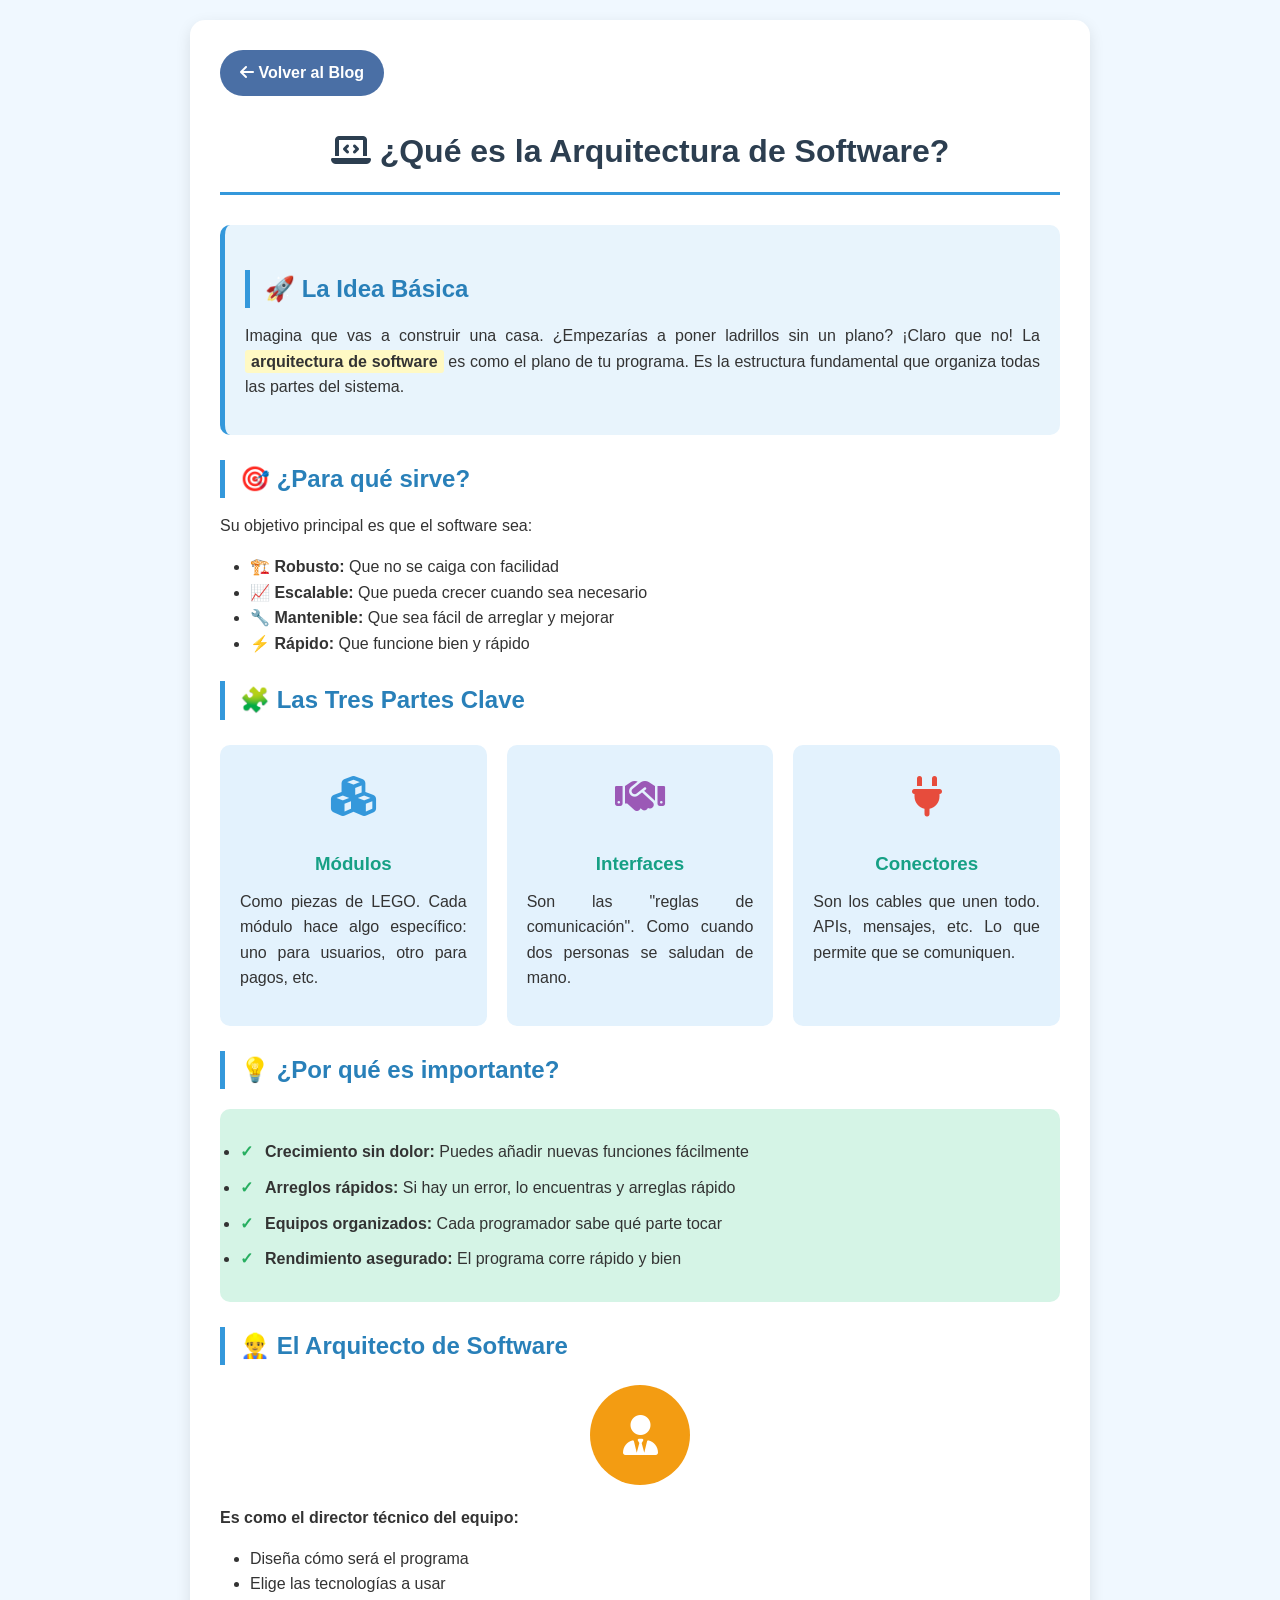
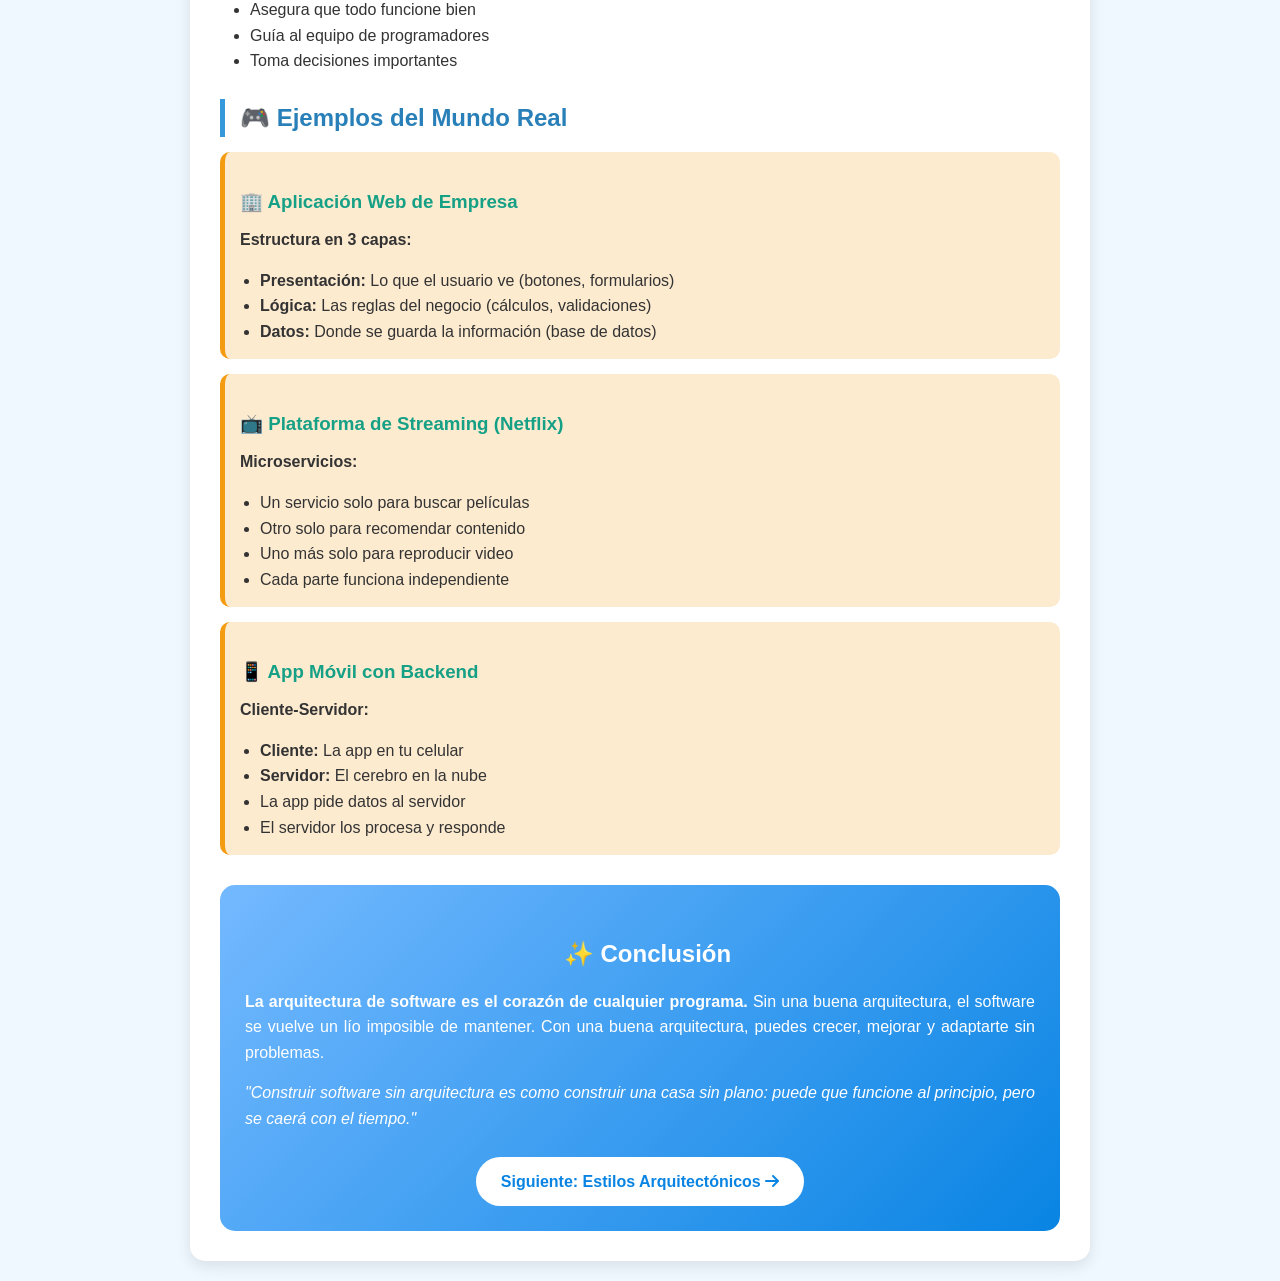
==== commit a0620854: "Update print statement from 'Hello' to 'Goodbye'" ====
--- a/post1.html
+++ b/post1.html
@@ -3,848 +3,307 @@
 <head>
     <meta charset="UTF-8">
     <meta name="viewport" content="width=device-width, initial-scale=1.0">
-    <title>Fundamentos de Arquitectura de Software</title>
-    <link rel="stylesheet" href="styles.css">
-    <link rel="stylesheet" href="https://cdnjs.cloudflare.com/ajax/libs/font-awesome/6.4.0/css/all.min.css">
-    <link href="https://fonts.googleapis.com/css2?family=Poppins:wght@300;400;500;600;700&family=Roboto+Slab:wght@300;400;500;600&display=swap" rel="stylesheet">
-</head>
-<body>
-    <!-- Header de artículo -->
-    <header class="article-header">
-        <div class="container">
-            <a href="index.html" class="back-btn">
-                <i class="fas fa-arrow-left"></i> Volver al Blog
-            </a>
-            <div class="article-header-content">
-                <div class="article-badge">Fundamentos</div>
-                <h1 class="article-title">¿Qué es la Arquitectura de Software?</h1>
-                <div class="article-meta">
-                    <div class="meta-item">
-                        <i class="fas fa-user-graduate"></i>
-                        <span>Estudiante de Ingeniería de Sistemas</span>
-                    </div>
-                    <div class="meta-item">
-                        <i class="fas fa-clock"></i>
-                        <span>Lectura: 8 minutos</span>
-                    </div>
-                    <div class="meta-item">
-                        <i class="fas fa-calendar"></i>
-                        <span>Publicado: Diciembre 2024</span>
-                    </div>
-                </div>
-            </div>
-        </div>
-        <div class="header-wave">
-            <svg viewBox="0 0 1200 120" preserveAspectRatio="none">
-                <path d="M321.39,56.44c58-10.79,114.16-30.13,172-41.86,82.39-16.72,168.19-17.73,250.45-.39C823.78,31,906.67,72,985.66,92.83c70.05,18.48,146.53,26.09,214.34,3V0H0V27.35A600.21,600.21,0,0,0,321.39,56.44Z"></path>
-            </svg>
-        </div>
-    </header>
-
-    <!-- Contenido del artículo -->
-    <article class="article-content">
-        <div class="container">
-            <!-- Introducción -->
-            <section class="article-section intro-section">
-                <div class="section-icon">
-                    <i class="fas fa-archway"></i>
-                </div>
-                <h2>El Plano de tu Sistema</h2>
-                <p>La arquitectura de software es la estructura fundamental de un sistema, conformada por sus componentes, sus relaciones entre sí y los principios y lineamientos que guían su diseño y evolución. En otras palabras, es el <strong>plano maestro</strong> que define cómo se organiza un sistema antes de construirlo.</p>
-                
-                <div class="info-box">
-                    <div class="info-icon">
-                        <i class="fas fa-lightbulb"></i>
-                    </div>
-                    <div class="info-content">
-                        <h4>Analogía Arquitectónica</h4>
-                        <p>Así como un arquitecto diseña los planos de un edificio considerando cimientos, estructuras y distribución, un arquitecto de software diseña la estructura de un sistema considerando módulos, interfaces y conexiones.</p>
-                    </div>
-                </div>
-            </section>
-
-            <!-- Objetivos -->
-            <section class="article-section">
-                <div class="section-icon">
-                    <i class="fas fa-bullseye"></i>
-                </div>
-                <h2>Objetivo Principal</h2>
-                <p>El propósito fundamental es asegurar que el sistema sea <strong>robusto, escalable, mantenible</strong> y capaz de satisfacer tanto los requisitos funcionales como los no funcionales. La arquitectura permite visualizar la solución desde un nivel global, garantizando coherencia y orden en el desarrollo.</p>
-                
-                <div class="goals-grid">
-                    <div class="goal-card">
-                        <div class="goal-icon stability">
-                            <i class="fas fa-shield-alt"></i>
-                        </div>
-                        <h4>Robustez</h4>
-                        <p>Sistemas resistentes a fallos y condiciones adversas</p>
-                    </div>
-                    <div class="goal-card">
-                        <div class="goal-icon scalability">
-                            <i class="fas fa-expand-arrows-alt"></i>
-                        </div>
-                        <h4>Escalabilidad</h4>
-                        <p>Capacidad de crecer sin comprometer el desempeño</p>
-                    </div>
-                    <div class="goal-card">
-                        <div class="goal-icon maintainability">
-                            <i class="fas fa-tools"></i>
-                        </div>
-                        <h4>Mantenibilidad</h4>
-                        <p>Facilidad para realizar cambios y correcciones</p>
-                    </div>
-                </div>
-            </section>
-
-            <!-- Componentes -->
-            <section class="article-section">
-                <div class="section-icon">
-                    <i class="fas fa-puzzle-piece"></i>
-                </div>
-                <h2>Componentes Básicos</h2>
-                <p>Una arquitectura bien definida se compone de elementos clave que trabajan en conjunto:</p>
-                
-                <div class="components-grid">
-                    <div class="component-card">
-                        <div class="component-header">
-                            <span class="component-number">01</span>
-                            <i class="fas fa-cubes"></i>
-                        </div>
-                        <h3>Módulos</h3>
-                        <p>Unidades lógicas que agrupan funcionalidades relacionadas. Cada módulo representa una parte independiente del sistema.</p>
-                        <ul class="component-features">
-                            <li>Organización coherente</li>
-                            <li>Independencia funcional</li>
-                            <li>Facilita mantenimiento</li>
-                        </ul>
-                    </div>
-                    
-                    <div class="component-card">
-                        <div class="component-header">
-                            <span class="component-number">02</span>
-                            <i class="fas fa-handshake"></i>
-                        </div>
-                        <h3>Interfaces</h3>
-                        <p>Definen cómo los módulos se comunican entre sí. Actúan como puntos de conexión estandarizados.</p>
-                        <ul class="component-features">
-                            <li>Contratos bien definidos</li>
-                            <li>Acoplamiento controlado</li>
-                            <li>Interoperabilidad</li>
-                        </ul>
-                    </div>
-                    
-                    <div class="component-card">
-                        <div class="component-header">
-                            <span class="component-number">03</span>
-                            <i class="fas fa-plug"></i>
-                        </div>
-                        <h3>Conectores</h3>
-                        <p>Mecanismos que permiten la interacción entre módulos: APIs, llamadas a funciones, mensajes o colas de eventos.</p>
-                        <ul class="component-features">
-                            <li>Comunicación eficiente</li>
-                            <li>Abstracción de protocolos</li>
-                            <li>Gestión de flujos</li>
-                        </ul>
-                    </div>
-                </div>
-            </section>
-
-            <!-- Importancia -->
-            <section class="article-section">
-                <div class="section-icon">
-                    <i class="fas fa-chart-line"></i>
-                </div>
-                <h2>Importancia en el Desarrollo</h2>
-                <p>Una arquitectura bien diseñada impacta directamente en la calidad del software:</p>
-                
-                <div class="importance-list">
-                    <div class="importance-item">
-                        <div class="importance-icon">
-                            <i class="fas fa-rocket"></i>
-                        </div>
-                        <div>
-                            <h4>Escalabilidad</h4>
-                            <p>Facilita el crecimiento del sistema sin comprometer su desempeño. Permite añadir recursos y funcionalidades de manera controlada.</p>
-                        </div>
-                    </div>
-                    
-                    <div class="importance-item">
-                        <div class="importance-icon">
-                            <i class="fas fa-wrench"></i>
-                        </div>
-                        <div>
-                            <h4>Mantenibilidad</h4>
-                            <p>Permite realizar cambios, corregir errores y agregar nuevas funcionalidades sin afectar todo el sistema.</p>
-                        </div>
-                    </div>
-                    
-                    <div class="importance-item">
-                        <div class="importance-icon">
-                            <i class="fas fa-tachometer-alt"></i>
-                        </div>
-                        <div>
-                            <h4>Rendimiento</h4>
-                            <p>Permite distribuir cargas, optimizar procesos y garantizar tiempos de respuesta adecuados según los requerimientos.</p>
-                        </div>
-                    </div>
-                </div>
-            </section>
-
-            <!-- Roles -->
-            <section class="article-section">
-                <div class="section-icon">
-                    <i class="fas fa-user-tie"></i>
-                </div>
-                <h2>Arquitecto de Software</h2>
-                <p>El profesional encargado de diseñar y supervisar la arquitectura tiene responsabilidades clave:</p>
-                
-                <div class="roles-grid">
-                    <div class="role-card">
-                        <h4><i class="fas fa-drafting-compass"></i> Diseñar</h4>
-                        <p>Crear la estructura general del sistema considerando todos los requerimientos.</p>
-                    </div>
-                    <div class="role-card">
-                        <h4><i class="fas fa-cogs"></i> Seleccionar</h4>
-                        <p>Elegir tecnologías y estilos arquitectónicos adecuados para cada contexto.</p>
-                    </div>
-                    <div class="role-card">
-                        <h4><i class="fas fa-award"></i> Garantizar Calidad</h4>
-                        <p>Asegurar estabilidad, seguridad y cumplimiento de estándares.</p>
-                    </div>
-                    <div class="role-card">
-                        <h4><i class="fas fa-users"></i> Guiar Equipos</h4>
-                        <p>Resolver problemas complejos y orientar al equipo de desarrollo.</p>
-                    </div>
-                    <div class="role-card">
-                        <h4><i class="fas fa-chess-king"></i> Decidir</h4>
-                        <p>Tomar decisiones estratégicas de alto impacto técnico y de negocio.</p>
-                    </div>
-                </div>
-            </section>
-
-            <!-- Ejemplos -->
-            <section class="article-section">
-                <div class="section-icon">
-                    <i class="fas fa-laptop-code"></i>
-                </div>
-                <h2>Ejemplos en Proyectos Reales</h2>
-                <p>La teoría cobra vida en aplicaciones del mundo real:</p>
-                
-                <div class="examples-tabs">
-                    <div class="example-tab active" data-tab="web">
-                        <i class="fas fa-globe"></i>
-                        <span>Aplicación Web</span>
-                    </div>
-                    <div class="example-tab" data-tab="streaming">
-                        <i class="fas fa-video"></i>
-                        <span>Plataforma Streaming</span>
-                    </div>
-                    <div class="example-tab" data-tab="mobile">
-                        <i class="fas fa-mobile-alt"></i>
-                        <span>App Móvil</span>
-                    </div>
-                </div>
-                
-                <div class="example-content active" id="web">
-                    <h3>Aplicación Web Corporativa</h3>
-                    <p>Dividida en capas claramente separadas:</p>
-                    <ul>
-                        <li><strong>Capa de Presentación:</strong> Interfaz de usuario (React/Vue.js)</li>
-                        <li><strong>Capa de Lógica:</strong> Reglas de negocio (Java/.NET)</li>
-                        <li><strong>Capa de Datos:</strong> Persistencia y acceso (PostgreSQL/MongoDB)</li>
-                    </ul>
-                </div>
-                
-                <div class="example-content" id="streaming">
-                    <h3>Plataforma de Streaming</h3>
-                    <p>Basada en microservicios independientes:</p>
-                    <ul>
-                        <li><strong>Servicio de Catálogo:</strong> Gestiona películas y series</li>
-                        <li><strong>Servicio de Usuarios:</strong> Maneja perfiles y preferencias</li>
-                        <li><strong>Servicio de Streaming:</strong> Transmite contenido en tiempo real</li>
-                        <li><strong>Servicio de Recomendaciones:</strong> Algoritmos personalizados</li>
-                    </ul>
-                </div>
-                
-                <div class="example-content" id="mobile">
-                    <h3>App Móvil con Backend en la Nube</h3>
-                    <p>Arquitectura cliente-servidor moderna:</p>
-                    <ul>
-                        <li><strong>Cliente Móvil:</strong> React Native/Flutter (iOS/Android)</li>
-                        <li><strong>API Gateway:</strong> Punto único de entrada para todas las solicitudes</li>
-                        <li><strong>Backend Services:</strong> Servicios en la nube (AWS/Azure)</li>
-                        <li><strong>Base de Datos:</strong> Almacenamiento distribuido y replicado</li>
-                    </ul>
-                </div>
-            </section>
-
-            <!-- Conclusión -->
-            <section class="article-section conclusion-section">
-                <div class="section-icon">
-                    <i class="fas fa-graduation-cap"></i>
-                </div>
-                <h2>Conclusión</h2>
-                <div class="conclusion-card">
-                    <div class="conclusion-icon">
-                        <i class="fas fa-heartbeat"></i>
-                    </div>
-                    <div class="conclusion-content">
-                        <p><strong>La arquitectura de software es el corazón técnico de cualquier proyecto.</strong> Una buena arquitectura permite que el software evolucione, sea estable y responda a las necesidades presentes y futuras del negocio. En esencia, un sistema sin arquitectura clara está destinado a volverse frágil y difícil de mantener.</p>
-                        <p class="conclusion-quote">"La calidad de un sistema está directamente relacionada con la calidad de su arquitectura"</p>
-                    </div>
-                </div>
-                
-                <div class="next-steps">
-                    <h3>¿Qué sigue?</h3>
-                    <p>Ahora que comprendes los fundamentos, explora los diferentes estilos arquitectónicos en nuestro siguiente artículo:</p>
-                    <a href="post2.html" class="next-article-btn">
-                        <span>Leer: Estilos Arquitectónicos más Utilizados</span>
-                        <i class="fas fa-arrow-right"></i>
-                    </a>
-                </div>
-            </section>
-        </div>
-    </article>
-
-    <!-- Footer -->
-    <footer class="article-footer">
-        <div class="container">
-            <div class="footer-nav">
-                <a href="index.html" class="nav-btn">
-                    <i class="fas fa-home"></i> Inicio
-                </a>
-                <a href="post2.html" class="nav-btn next">
-                    Siguiente Artículo <i class="fas fa-arrow-right"></i>
-                </a>
-            </div>
-            <div class="footer-copyright">
-                <p>© 2024 ArchitectureBlog - Todos los derechos reservados</p>
-                <p class="footer-tagline">Construyendo el futuro del software, un patrón a la vez</p>
-            </div>
-        </div>
-    </footer>
-
-    <script>
-        // Funcionalidad para las pestañas de ejemplos
-        document.querySelectorAll('.example-tab').forEach(tab => {
-            tab.addEventListener('click', () => {
-                // Remover clase activa de todas las pestañas
-                document.querySelectorAll('.example-tab').forEach(t => t.classList.remove('active'));
-                // Ocultar todos los contenidos
-                document.querySelectorAll('.example-content').forEach(c => c.classList.remove('active'));
-                
-                // Activar pestaña clickeada
-                tab.classList.add('active');
-                // Mostrar contenido correspondiente
-                const tabId = tab.getAttribute('data-tab');
-                document.getElementById(tabId).classList.add('active');
-            });
-        });
-    </script>
-
-    <!-- Estilos específicos para el artículo -->
+    <title>Arquitectura de Software - Blog Estudiante</title>
     <style>
-        .article-header {
-            background: linear-gradient(135deg, #1e3a8a, #3b82f6);
+        * {
+            margin: 0;
+            padding: 0;
+            box-sizing: border-box;
+        }
+        
+        body {
+            font-family: 'Arial', sans-serif;
+            background-color: #f0f8ff;
+            color: #333;
+            line-height: 1.6;
+            padding: 20px;
+        }
+        
+        .container {
+            max-width: 900px;
+            margin: 0 auto;
+            background: white;
+            border-radius: 15px;
+            padding: 30px;
+            box-shadow: 0 5px 15px rgba(0,0,0,0.1);
+        }
+        
+        .back-button {
+            display: inline-block;
+            background: #4a6fa5;
             color: white;
-            padding: 40px 0 100px;
+            padding: 10px 20px;
+            border-radius: 25px;
+            text-decoration: none;
+            font-weight: bold;
+            margin-bottom: 30px;
+            transition: all 0.3s;
+        }
+        
+        .back-button:hover {
+            background: #385d8a;
+            transform: scale(1.05);
+        }
+        
+        h1 {
+            color: #2c3e50;
+            text-align: center;
+            margin-bottom: 30px;
+            padding-bottom: 15px;
+            border-bottom: 3px solid #3498db;
+        }
+        
+        h2 {
+            color: #2980b9;
+            margin: 25px 0 15px;
+            padding-left: 15px;
+            border-left: 5px solid #3498db;
+        }
+        
+        h3 {
+            color: #16a085;
+            margin: 20px 0 10px;
+        }
+        
+        p {
+            margin-bottom: 15px;
+            text-align: justify;
+        }
+        
+        .definition-box {
+            background: #e8f4fc;
+            border-left: 5px solid #3498db;
+            padding: 20px;
+            border-radius: 10px;
+            margin: 20px 0;
+        }
+        
+        .highlight {
+            background: #fff9c4;
+            padding: 3px 6px;
+            border-radius: 3px;
+            font-weight: bold;
+        }
+        
+        .components {
+            display: flex;
+            gap: 20px;
+            margin: 25px 0;
+            flex-wrap: wrap;
+        }
+        
+        .component {
+            flex: 1;
+            min-width: 250px;
+            background: #e3f2fd;
+            padding: 20px;
+            border-radius: 10px;
+            text-align: center;
+            transition: transform 0.3s;
+        }
+        
+        .component:hover {
+            transform: translateY(-5px);
+            box-shadow: 0 5px 15px rgba(0,0,0,0.1);
+        }
+        
+        .icon {
+            font-size: 40px;
+            margin-bottom: 10px;
+        }
+        
+        .modules { color: #3498db; }
+        .interfaces { color: #9b59b6; }
+        .connectors { color: #e74c3c; }
+        
+        .importance-list {
+            background: #d5f4e6;
+            padding: 20px;
+            border-radius: 10px;
+            margin: 20px 0;
+        }
+        
+        .importance-list li {
+            margin: 10px 0;
+            padding-left: 25px;
             position: relative;
         }
-
-        .back-btn {
-            display: inline-flex;
-            align-items: center;
-            gap: 10px;
-            color: white;
-            text-decoration: none;
-            background: rgba(255, 255, 255, 0.1);
-            padding: 10px 20px;
-            border-radius: 30px;
-            margin-bottom: 30px;
-            transition: all 0.3s ease;
-        }
-
-        .back-btn:hover {
-            background: rgba(255, 255, 255, 0.2);
-            transform: translateX(-5px);
-        }
-
-        .article-header-content {
-            text-align: center;
-            max-width: 800px;
-            margin: 0 auto;
-        }
-
-        .article-badge {
-            display: inline-block;
-            background: linear-gradient(135deg, #06b6d4, #3b82f6);
-            color: white;
-            padding: 8px 20px;
-            border-radius: 20px;
-            font-size: 0.9rem;
-            font-weight: 600;
-            margin-bottom: 20px;
-        }
-
-        .article-title {
-            font-family: 'Roboto Slab', serif;
-            font-size: 3rem;
-            margin-bottom: 20px;
-            line-height: 1.2;
-        }
-
-        .article-meta {
-            display: flex;
-            justify-content: center;
-            gap: 30px;
-            flex-wrap: wrap;
-            margin-top: 20px;
-        }
-
-        .meta-item {
-            display: flex;
-            align-items: center;
-            gap: 8px;
-            font-size: 0.95rem;
-            opacity: 0.9;
-        }
-
-        .article-content {
-            padding: 60px 0;
-        }
-
-        .article-section {
-            margin-bottom: 80px;
-        }
-
-        .section-icon {
-            font-size: 2.5rem;
-            color: #3b82f6;
-            margin-bottom: 20px;
-            background: rgba(59, 130, 246, 0.1);
-            width: 70px;
-            height: 70px;
+        
+        .importance-list li:before {
+            content: "✓";
+            color: #27ae60;
+            font-weight: bold;
+            position: absolute;
+            left: 0;
+        }
+        
+        .architect-image {
+            width: 100px;
+            height: 100px;
+            background: #f39c12;
+            border-radius: 50%;
+            margin: 20px auto;
             display: flex;
             align-items: center;
             justify-content: center;
-            border-radius: 50%;
-        }
-
-        .article-section h2 {
-            font-family: 'Roboto Slab', serif;
-            font-size: 2.2rem;
-            margin-bottom: 20px;
-            color: #1f2937;
-        }
-
-        .article-section > p {
-            font-size: 1.1rem;
-            line-height: 1.8;
-            color: #4b5563;
-            margin-bottom: 30px;
-        }
-
-        .info-box {
-            background: linear-gradient(135deg, #f0f9ff, #e0f2fe);
-            border-left: 4px solid #3b82f6;
+            font-size: 40px;
+            color: white;
+        }
+        
+        .example {
+            background: #fdebd0;
+            padding: 15px;
+            border-radius: 10px;
+            margin: 15px 0;
+            border-left: 5px solid #f39c12;
+        }
+        
+        .conclusion {
+            background: linear-gradient(135deg, #74b9ff, #0984e3);
+            color: white;
             padding: 25px;
-            border-radius: 10px;
-            margin: 30px 0;
-            display: flex;
-            gap: 20px;
-            align-items: flex-start;
-        }
-
-        .info-icon {
-            font-size: 1.5rem;
-            color: #3b82f6;
-            flex-shrink: 0;
-        }
-
-        .info-content h4 {
-            margin-bottom: 10px;
-            color: #1e40af;
-        }
-
-        .goals-grid {
-            display: grid;
-            grid-template-columns: repeat(auto-fit, minmax(250px, 1fr));
-            gap: 25px;
+            border-radius: 15px;
             margin-top: 30px;
-        }
-
-        .goal-card {
-            background: white;
-            padding: 25px;
-            border-radius: 12px;
-            box-shadow: 0 4px 12px rgba(0,0,0,0.05);
             text-align: center;
-            transition: transform 0.3s ease;
-        }
-
-        .goal-card:hover {
-            transform: translateY(-5px);
-        }
-
-        .goal-icon {
-            width: 60px;
-            height: 60px;
-            border-radius: 50%;
-            display: flex;
-            align-items: center;
-            justify-content: center;
-            font-size: 1.5rem;
-            margin: 0 auto 15px;
-        }
-
-        .stability { background: #fef3c7; color: #d97706; }
-        .scalability { background: #dbeafe; color: #2563eb; }
-        .maintainability { background: #dcfce7; color: #16a34a; }
-
-        .goal-card h4 {
-            margin-bottom: 10px;
-            color: #1f2937;
-        }
-
-        .goal-card p {
-            font-size: 0.9rem;
-            color: #6b7280;
-        }
-
-        .components-grid {
-            display: grid;
-            grid-template-columns: repeat(auto-fit, minmax(300px, 1fr));
-            gap: 30px;
-            margin-top: 30px;
-        }
-
-        .component-card {
-            background: white;
-            padding: 30px;
-            border-radius: 12px;
-            box-shadow: 0 4px 12px rgba(0,0,0,0.05);
-            border: 1px solid #e5e7eb;
-            transition: all 0.3s ease;
-        }
-
-        .component-card:hover {
-            border-color: #3b82f6;
-            transform: translateY(-5px);
-        }
-
-        .component-header {
-            display: flex;
-            justify-content: space-between;
-            align-items: center;
-            margin-bottom: 20px;
-        }
-
-        .component-number {
-            font-size: 2rem;
-            font-weight: 700;
-            color: #dbeafe;
-        }
-
-        .component-card i {
-            font-size: 2rem;
-            color: #3b82f6;
-        }
-
-        .component-card h3 {
-            margin-bottom: 15px;
-            color: #1f2937;
-        }
-
-        .component-card > p {
-            color: #6b7280;
-            margin-bottom: 20px;
-            line-height: 1.6;
-        }
-
-        .component-features {
-            list-style: none;
-            padding: 0;
-        }
-
-        .component-features li {
-            padding: 8px 0;
-            border-bottom: 1px solid #f3f4f6;
-            color: #4b5563;
-        }
-
-        .component-features li:last-child {
-            border-bottom: none;
-        }
-
-        .importance-list {
-            margin-top: 30px;
-        }
-
-        .importance-item {
-            display: flex;
-            gap: 20px;
-            margin-bottom: 25px;
-            padding: 25px;
-            background: white;
-            border-radius: 12px;
-            box-shadow: 0 4px 6px rgba(0,0,0,0.05);
-        }
-
-        .importance-icon {
-            font-size: 1.5rem;
-            color: #3b82f6;
-            background: rgba(59, 130, 246, 0.1);
-            width: 50px;
-            height: 50px;
-            display: flex;
-            align-items: center;
-            justify-content: center;
-            border-radius: 50%;
-            flex-shrink: 0;
-        }
-
-        .importance-item h4 {
-            margin-bottom: 10px;
-            color: #1f2937;
-        }
-
-        .importance-item p {
-            color: #6b7280;
-            line-height: 1.6;
-        }
-
-        .roles-grid {
-            display: grid;
-            grid-template-columns: repeat(auto-fit, minmax(220px, 1fr));
-            gap: 20px;
-            margin-top: 30px;
-        }
-
-        .role-card {
-            background: white;
-            padding: 25px;
-            border-radius: 12px;
-            box-shadow: 0 4px 6px rgba(0,0,0,0.05);
-            transition: all 0.3s ease;
-        }
-
-        .role-card:hover {
-            transform: translateY(-5px);
-            box-shadow: 0 10px 15px rgba(0,0,0,0.1);
-        }
-
-        .role-card h4 {
-            display: flex;
-            align-items: center;
-            gap: 10px;
-            margin-bottom: 15px;
-            color: #1e40af;
-        }
-
-        .role-card p {
-            color: #6b7280;
-            font-size: 0.9rem;
-            line-height: 1.6;
-        }
-
-        .examples-tabs {
-            display: flex;
-            gap: 10px;
-            margin: 30px 0;
-            flex-wrap: wrap;
-        }
-
-        .example-tab {
-            display: flex;
-            align-items: center;
-            gap: 10px;
-            background: white;
-            padding: 15px 25px;
-            border-radius: 10px;
-            cursor: pointer;
-            transition: all 0.3s ease;
-            border: 2px solid #e5e7eb;
-        }
-
-        .example-tab:hover {
-            border-color: #3b82f6;
-        }
-
-        .example-tab.active {
-            background: #3b82f6;
+        }
+        
+        .conclusion h2 {
             color: white;
-            border-color: #3b82f6;
-        }
-
-        .example-content {
-            display: none;
-            background: white;
-            padding: 30px;
-            border-radius: 12px;
-            box-shadow: 0 4px 12px rgba(0,0,0,0.05);
-        }
-
-        .example-content.active {
-            display: block;
-            animation: fadeIn 0.5s ease;
-        }
-
-        .example-content h3 {
-            margin-bottom: 20px;
-            color: #1f2937;
-        }
-
-        .example-content ul {
-            list-style: none;
-            padding: 0;
-        }
-
-        .example-content li {
-            padding: 10px 0;
-            border-bottom: 1px solid #f3f4f6;
-            color: #4b5563;
-        }
-
-        .example-content li:last-child {
-            border-bottom: none;
-        }
-
-        .example-content li strong {
-            color: #1e40af;
-        }
-
-        .conclusion-card {
-            background: linear-gradient(135deg, #1e3a8a, #3b82f6);
-            color: white;
-            padding: 40px;
-            border-radius: 16px;
-            display: flex;
-            gap: 30px;
-            align-items: center;
-            margin: 30px 0;
-        }
-
-        .conclusion-icon {
-            font-size: 3rem;
-            flex-shrink: 0;
-        }
-
-        .conclusion-content p {
-            margin-bottom: 15px;
-            font-size: 1.1rem;
-            line-height: 1.8;
-        }
-
-        .conclusion-quote {
-            font-style: italic;
-            border-left: 4px solid rgba(255,255,255,0.3);
-            padding-left: 20px;
-            margin-top: 20px;
-            opacity: 0.9;
-        }
-
-        .next-steps {
-            background: #f0f9ff;
-            padding: 30px;
-            border-radius: 12px;
-            margin-top: 40px;
-            border: 2px dashed #3b82f6;
-        }
-
-        .next-steps h3 {
-            margin-bottom: 15px;
-            color: #1e40af;
-        }
-
-        .next-article-btn {
-            display: inline-flex;
-            align-items: center;
-            justify-content: space-between;
-            background: #3b82f6;
-            color: white;
-            text-decoration: none;
-            padding: 15px 25px;
-            border-radius: 10px;
-            margin-top: 20px;
-            transition: all 0.3s ease;
-        }
-
-        .next-article-btn:hover {
-            background: #1e40af;
-            transform: translateX(5px);
-        }
-
-        .article-footer {
-            background: #1f2937;
-            color: white;
-            padding: 40px 0;
-        }
-
-        .footer-nav {
-            display: flex;
-            justify-content: space-between;
-            margin-bottom: 30px;
-        }
-
-        .nav-btn {
-            display: inline-flex;
-            align-items: center;
-            gap: 10px;
-            color: white;
-            text-decoration: none;
-            padding: 12px 25px;
-            border-radius: 30px;
-            background: rgba(255,255,255,0.1);
-            transition: all 0.3s ease;
-        }
-
-        .nav-btn:hover {
-            background: rgba(255,255,255,0.2);
-        }
-
-        .nav-btn.next {
-            background: #3b82f6;
-        }
-
-        .nav-btn.next:hover {
-            background: #1e40af;
-        }
-
-        .footer-copyright {
+            border-left: none;
             text-align: center;
-            color: #9ca3af;
-        }
-
-        .footer-tagline {
-            margin-top: 10px;
-            font-style: italic;
-        }
-
-        @keyframes fadeIn {
-            from { opacity: 0; transform: translateY(10px); }
-            to { opacity: 1; transform: translateY(0); }
-        }
-
+        }
+        
         @media (max-width: 768px) {
-            .article-title {
-                font-size: 2.2rem;
+            .container {
+                padding: 20px;
             }
             
-            .article-meta {
+            .components {
                 flex-direction: column;
-                gap: 15px;
             }
+        }
+    </style>
+    <link rel="stylesheet" href="https://cdnjs.cloudflare.com/ajax/libs/font-awesome/6.4.0/css/all.min.css">
+</head>
+<body>
+    <div class="container">
+        <a href="index.html" class="back-button">
+            <i class="fas fa-arrow-left"></i> Volver al Blog
+        </a>
+        
+        <h1><i class="fas fa-laptop-code"></i> ¿Qué es la Arquitectura de Software?</h1>
+        
+        <div class="definition-box">
+            <h2>🚀 La Idea Básica</h2>
+            <p>Imagina que vas a construir una casa. ¿Empezarías a poner ladrillos sin un plano? ¡Claro que no! La <span class="highlight">arquitectura de software</span> es como el plano de tu programa. Es la estructura fundamental que organiza todas las partes del sistema.</p>
+        </div>
+        
+        <h2>🎯 ¿Para qué sirve?</h2>
+        <p>Su objetivo principal es que el software sea:</p>
+        <ul style="margin-left: 30px; margin-bottom: 20px;">
+            <li><strong>🏗️ Robusto:</strong> Que no se caiga con facilidad</li>
+            <li><strong>📈 Escalable:</strong> Que pueda crecer cuando sea necesario</li>
+            <li><strong>🔧 Mantenible:</strong> Que sea fácil de arreglar y mejorar</li>
+            <li><strong>⚡ Rápido:</strong> Que funcione bien y rápido</li>
+        </ul>
+        
+        <h2>🧩 Las Tres Partes Clave</h2>
+        <div class="components">
+            <div class="component">
+                <div class="icon modules">
+                    <i class="fas fa-cubes"></i>
+                </div>
+                <h3>Módulos</h3>
+                <p>Como piezas de LEGO. Cada módulo hace algo específico: uno para usuarios, otro para pagos, etc.</p>
+            </div>
             
-            .conclusion-card {
-                flex-direction: column;
-                text-align: center;
-            }
+            <div class="component">
+                <div class="icon interfaces">
+                    <i class="fas fa-handshake"></i>
+                </div>
+                <h3>Interfaces</h3>
+                <p>Son las "reglas de comunicación". Como cuando dos personas se saludan de mano.</p>
+            </div>
             
-            .footer-nav {
-                flex-direction: column;
-                gap: 15px;
-            }
-        }
-    </style>
+            <div class="component">
+                <div class="icon connectors">
+                    <i class="fas fa-plug"></i>
+                </div>
+                <h3>Conectores</h3>
+                <p>Son los cables que unen todo. APIs, mensajes, etc. Lo que permite que se comuniquen.</p>
+            </div>
+        </div>
+        
+        <h2>💡 ¿Por qué es importante?</h2>
+        <div class="importance-list">
+            <ul>
+                <li><strong>Crecimiento sin dolor:</strong> Puedes añadir nuevas funciones fácilmente</li>
+                <li><strong>Arreglos rápidos:</strong> Si hay un error, lo encuentras y arreglas rápido</li>
+                <li><strong>Equipos organizados:</strong> Cada programador sabe qué parte tocar</li>
+                <li><strong>Rendimiento asegurado:</strong> El programa corre rápido y bien</li>
+            </ul>
+        </div>
+        
+        <h2>👷‍♂️ El Arquitecto de Software</h2>
+        <div style="text-align: center;">
+            <div class="architect-image">
+                <i class="fas fa-user-tie"></i>
+            </div>
+            <p><strong>Es como el director técnico del equipo:</strong></p>
+        </div>
+        <ul style="margin-left: 30px; margin-top: 15px;">
+            <li>Diseña cómo será el programa</li>
+            <li>Elige las tecnologías a usar</li>
+            <li>Asegura que todo funcione bien</li>
+            <li>Guía al equipo de programadores</li>
+            <li>Toma decisiones importantes</li>
+        </ul>
+        
+        <h2>🎮 Ejemplos del Mundo Real</h2>
+        
+        <div class="example">
+            <h3>🏢 Aplicación Web de Empresa</h3>
+            <p><strong>Estructura en 3 capas:</strong></p>
+            <ul style="margin-left: 20px;">
+                <li><strong>Presentación:</strong> Lo que el usuario ve (botones, formularios)</li>
+                <li><strong>Lógica:</strong> Las reglas del negocio (cálculos, validaciones)</li>
+                <li><strong>Datos:</strong> Donde se guarda la información (base de datos)</li>
+            </ul>
+        </div>
+        
+        <div class="example">
+            <h3>📺 Plataforma de Streaming (Netflix)</h3>
+            <p><strong>Microservicios:</strong></p>
+            <ul style="margin-left: 20px;">
+                <li>Un servicio solo para buscar películas</li>
+                <li>Otro solo para recomendar contenido</li>
+                <li>Uno más solo para reproducir video</li>
+                <li>Cada parte funciona independiente</li>
+            </ul>
+        </div>
+        
+        <div class="example">
+            <h3>📱 App Móvil con Backend</h3>
+            <p><strong>Cliente-Servidor:</strong></p>
+            <ul style="margin-left: 20px;">
+                <li><strong>Cliente:</strong> La app en tu celular</li>
+                <li><strong>Servidor:</strong> El cerebro en la nube</li>
+                <li>La app pide datos al servidor</li>
+                <li>El servidor los procesa y responde</li>
+            </ul>
+        </div>
+        
+        <div class="conclusion">
+            <h2>✨ Conclusión</h2>
+            <p><strong>La arquitectura de software es el corazón de cualquier programa.</strong> Sin una buena arquitectura, el software se vuelve un lío imposible de mantener. Con una buena arquitectura, puedes crecer, mejorar y adaptarte sin problemas.</p>
+            <p style="margin-top: 15px; font-style: italic;">"Construir software sin arquitectura es como construir una casa sin plano: puede que funcione al principio, pero se caerá con el tiempo."</p>
+            
+            <div style="margin-top: 25px;">
+                <a href="post2.html" style="background: white; color: #0984e3; padding: 12px 25px; border-radius: 25px; text-decoration: none; font-weight: bold; display: inline-block;">
+                    Siguiente: Estilos Arquitectónicos <i class="fas fa-arrow-right"></i>
+                </a>
+            </div>
+        </div>
+    </div>
 </body>
 </html>
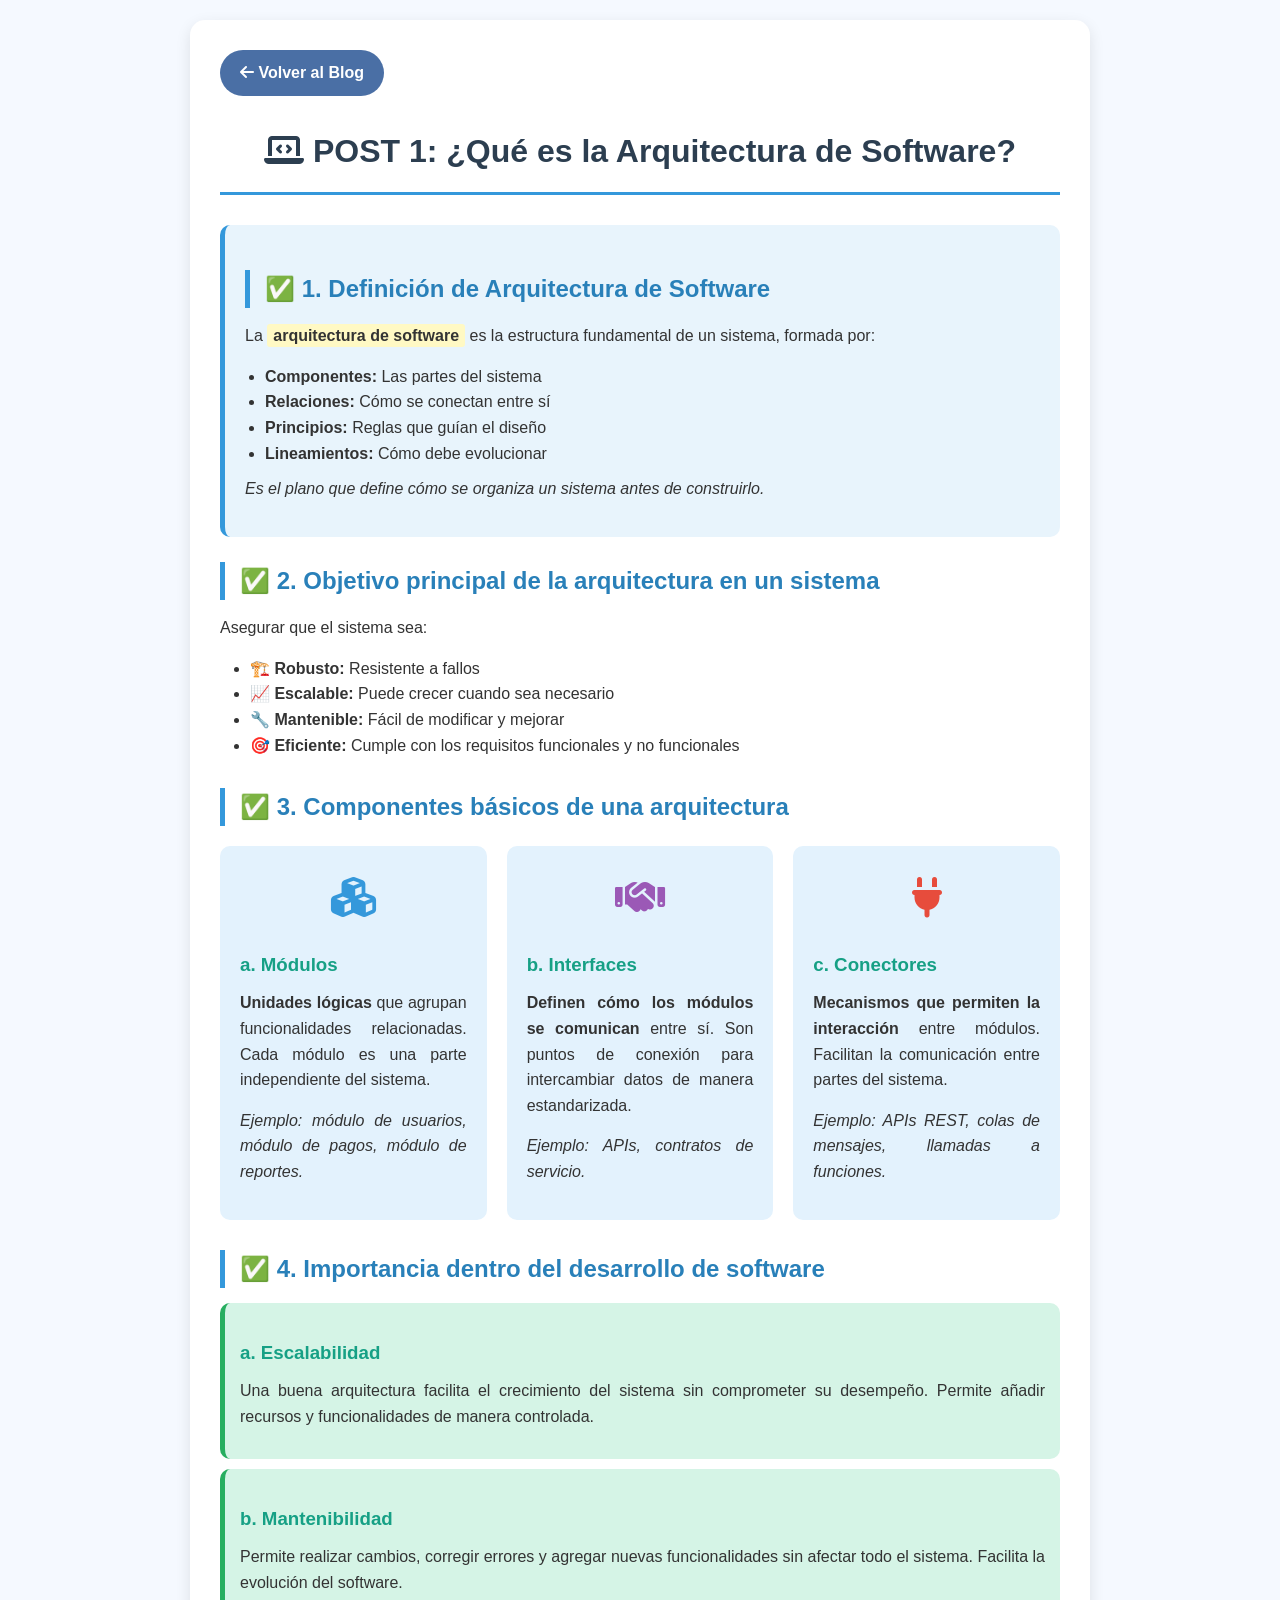
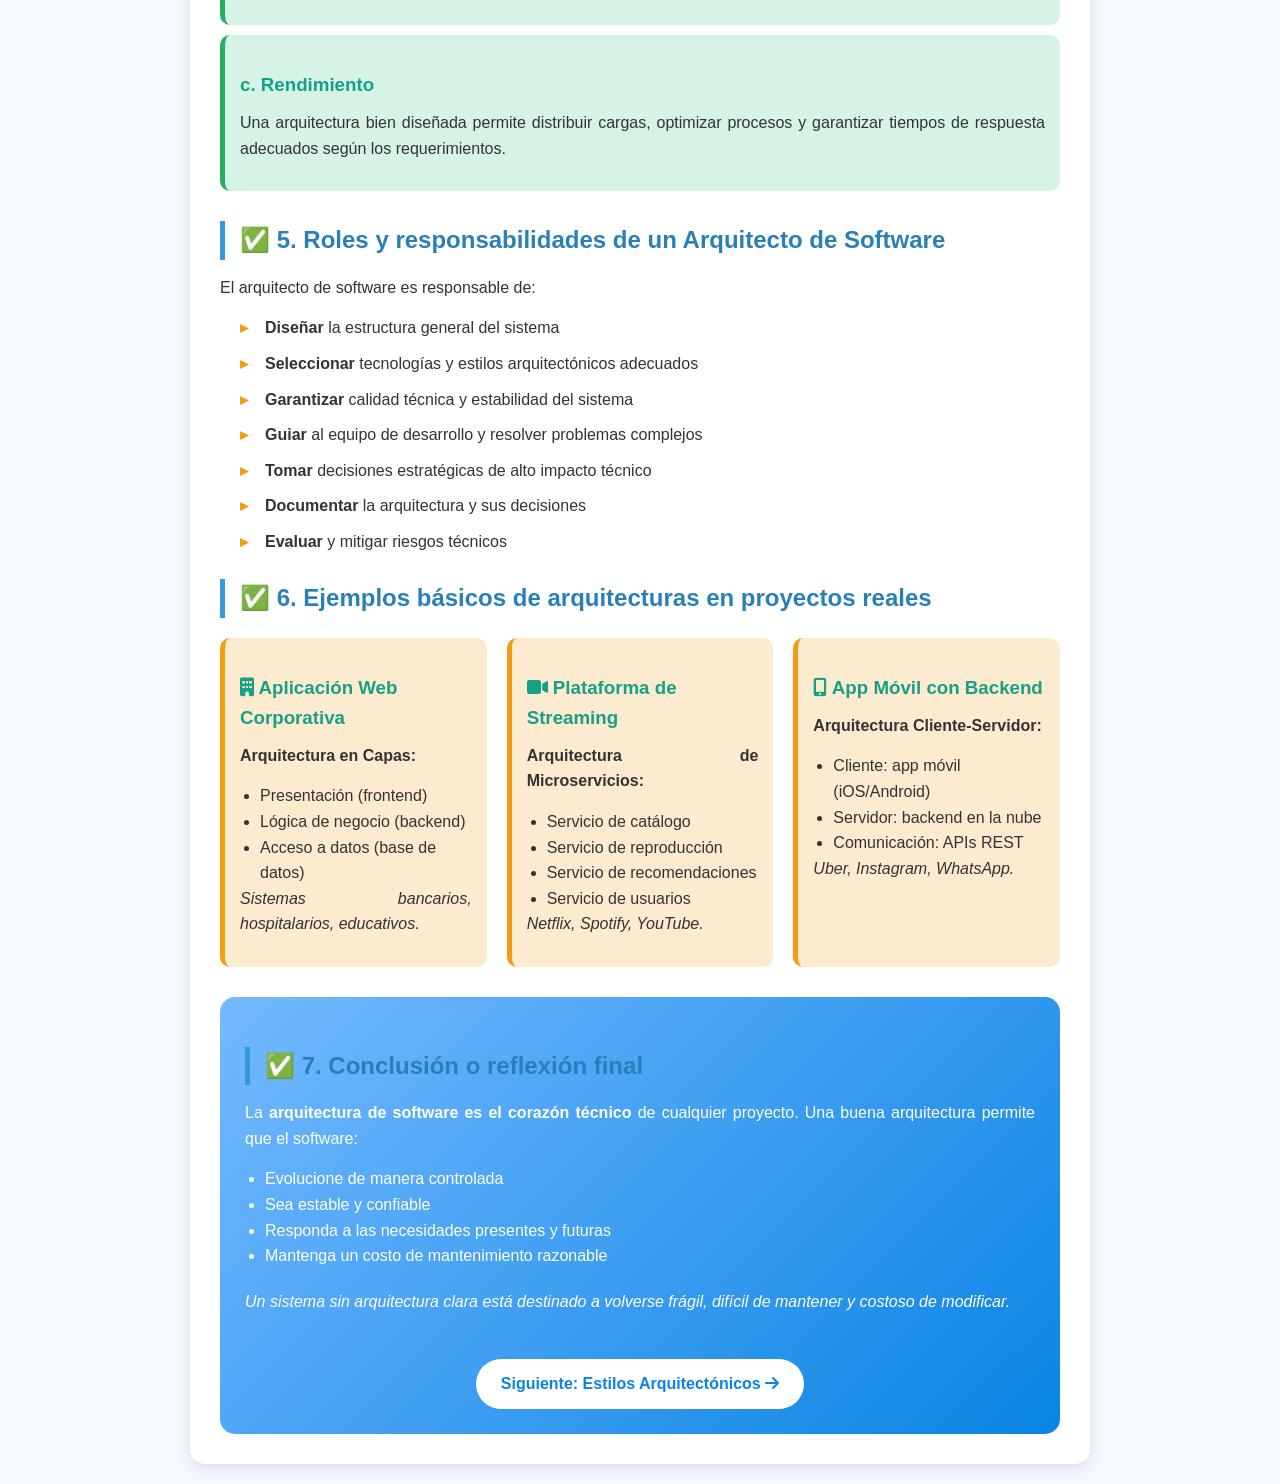
==== commit 01ece03f: "Update post1.html" ====
--- a/post1.html
+++ b/post1.html
@@ -3,7 +3,7 @@
 <head>
     <meta charset="UTF-8">
     <meta name="viewport" content="width=device-width, initial-scale=1.0">
-    <title>Arquitectura de Software - Blog Estudiante</title>
+    <title>¿Qué es la Arquitectura de Software? - Blog Estudiante</title>
     <style>
         * {
             margin: 0;
@@ -12,8 +12,8 @@
         }
         
         body {
-            font-family: 'Arial', sans-serif;
-            background-color: #f0f8ff;
+            font-family: 'Segoe UI', Tahoma, Geneva, Verdana, sans-serif;
+            background-color: #f5f9ff;
             color: #333;
             line-height: 1.6;
             padding: 20px;
@@ -85,92 +85,108 @@
             font-weight: bold;
         }
         
-        .components {
-            display: flex;
+        /* Componentes */
+        .components-section {
+            margin: 30px 0;
+        }
+        
+        .component-grid {
+            display: grid;
+            grid-template-columns: repeat(auto-fit, minmax(250px, 1fr));
             gap: 20px;
-            margin: 25px 0;
-            flex-wrap: wrap;
-        }
-        
-        .component {
-            flex: 1;
-            min-width: 250px;
+            margin-top: 20px;
+        }
+        
+        .component-card {
             background: #e3f2fd;
             padding: 20px;
             border-radius: 10px;
-            text-align: center;
             transition: transform 0.3s;
         }
         
-        .component:hover {
+        .component-card:hover {
             transform: translateY(-5px);
             box-shadow: 0 5px 15px rgba(0,0,0,0.1);
         }
         
-        .icon {
+        .component-icon {
             font-size: 40px;
             margin-bottom: 10px;
-        }
-        
-        .modules { color: #3498db; }
-        .interfaces { color: #9b59b6; }
-        .connectors { color: #e74c3c; }
-        
-        .importance-list {
+            text-align: center;
+        }
+        
+        /* Importancia */
+        .importance-section {
+            margin: 30px 0;
+        }
+        
+        .importance-item {
             background: #d5f4e6;
-            padding: 20px;
+            padding: 15px;
             border-radius: 10px;
-            margin: 20px 0;
-        }
-        
-        .importance-list li {
+            margin: 10px 0;
+            border-left: 5px solid #27ae60;
+        }
+        
+        /* Roles */
+        .roles-list {
+            list-style: none;
+            padding-left: 20px;
+        }
+        
+        .roles-list li {
             margin: 10px 0;
             padding-left: 25px;
             position: relative;
         }
         
-        .importance-list li:before {
-            content: "✓";
-            color: #27ae60;
+        .roles-list li:before {
+            content: "▸";
+            color: #f39c12;
             font-weight: bold;
             position: absolute;
             left: 0;
         }
         
-        .architect-image {
-            width: 100px;
-            height: 100px;
-            background: #f39c12;
-            border-radius: 50%;
-            margin: 20px auto;
-            display: flex;
-            align-items: center;
-            justify-content: center;
-            font-size: 40px;
-            color: white;
-        }
-        
-        .example {
+        /* Ejemplos */
+        .examples-grid {
+            display: grid;
+            grid-template-columns: repeat(auto-fit, minmax(250px, 1fr));
+            gap: 20px;
+            margin: 20px 0;
+        }
+        
+        .example-card {
             background: #fdebd0;
             padding: 15px;
             border-radius: 10px;
-            margin: 15px 0;
             border-left: 5px solid #f39c12;
         }
         
-        .conclusion {
+        /* Conclusión */
+        .conclusion-box {
             background: linear-gradient(135deg, #74b9ff, #0984e3);
             color: white;
             padding: 25px;
             border-radius: 15px;
             margin-top: 30px;
-            text-align: center;
-        }
-        
-        .conclusion h2 {
-            color: white;
-            border-left: none;
-            text-align: center;
+        }
+        
+        .next-button {
+            display: inline-block;
+            background: white;
+            color: #0984e3;
+            padding: 12px 25px;
+            border-radius: 25px;
+            text-decoration: none;
+            font-weight: bold;
+            margin-top: 20px;
+            transition: all 0.3s;
+        }
+        
+        .next-button:hover {
+            background: #f8f9fa;
+            transform: scale(1.05);
         }
         
         @media (max-width: 768px) {
@@ -178,8 +194,8 @@
                 padding: 20px;
             }
             
-            .components {
-                flex-direction: column;
+            .component-grid, .examples-grid {
+                grid-template-columns: 1fr;
             }
         }
     </style>
@@ -191,115 +207,151 @@
             <i class="fas fa-arrow-left"></i> Volver al Blog
         </a>
         
-        <h1><i class="fas fa-laptop-code"></i> ¿Qué es la Arquitectura de Software?</h1>
-        
+        <h1><i class="fas fa-laptop-code"></i> POST 1: ¿Qué es la Arquitectura de Software?</h1>
+        
+        <!-- ✅ Definición -->
         <div class="definition-box">
-            <h2>🚀 La Idea Básica</h2>
-            <p>Imagina que vas a construir una casa. ¿Empezarías a poner ladrillos sin un plano? ¡Claro que no! La <span class="highlight">arquitectura de software</span> es como el plano de tu programa. Es la estructura fundamental que organiza todas las partes del sistema.</p>
-        </div>
-        
-        <h2>🎯 ¿Para qué sirve?</h2>
-        <p>Su objetivo principal es que el software sea:</p>
+            <h2>✅ 1. Definición de Arquitectura de Software</h2>
+            <p>La <span class="highlight">arquitectura de software</span> es la estructura fundamental de un sistema, formada por:</p>
+            <ul style="margin-left: 20px; margin-top: 10px;">
+                <li><strong>Componentes:</strong> Las partes del sistema</li>
+                <li><strong>Relaciones:</strong> Cómo se conectan entre sí</li>
+                <li><strong>Principios:</strong> Reglas que guían el diseño</li>
+                <li><strong>Lineamientos:</strong> Cómo debe evolucionar</li>
+            </ul>
+            <p style="margin-top: 10px;"><em>Es el plano que define cómo se organiza un sistema antes de construirlo.</em></p>
+        </div>
+        
+        <!-- ✅ Objetivo principal -->
+        <h2>✅ 2. Objetivo principal de la arquitectura en un sistema</h2>
+        <p>Asegurar que el sistema sea:</p>
         <ul style="margin-left: 30px; margin-bottom: 20px;">
-            <li><strong>🏗️ Robusto:</strong> Que no se caiga con facilidad</li>
-            <li><strong>📈 Escalable:</strong> Que pueda crecer cuando sea necesario</li>
-            <li><strong>🔧 Mantenible:</strong> Que sea fácil de arreglar y mejorar</li>
-            <li><strong>⚡ Rápido:</strong> Que funcione bien y rápido</li>
+            <li><strong>🏗️ Robusto:</strong> Resistente a fallos</li>
+            <li><strong>📈 Escalable:</strong> Puede crecer cuando sea necesario</li>
+            <li><strong>🔧 Mantenible:</strong> Fácil de modificar y mejorar</li>
+            <li><strong>🎯 Eficiente:</strong> Cumple con los requisitos funcionales y no funcionales</li>
         </ul>
         
-        <h2>🧩 Las Tres Partes Clave</h2>
-        <div class="components">
-            <div class="component">
-                <div class="icon modules">
-                    <i class="fas fa-cubes"></i>
+        <!-- ✅ Componentes básicos -->
+        <div class="components-section">
+            <h2>✅ 3. Componentes básicos de una arquitectura</h2>
+            
+            <div class="component-grid">
+                <div class="component-card">
+                    <div class="component-icon" style="color: #3498db;">
+                        <i class="fas fa-cubes"></i>
+                    </div>
+                    <h3>a. Módulos</h3>
+                    <p><strong>Unidades lógicas</strong> que agrupan funcionalidades relacionadas. Cada módulo es una parte independiente del sistema.</p>
+                    <p><em>Ejemplo: módulo de usuarios, módulo de pagos, módulo de reportes.</em></p>
                 </div>
-                <h3>Módulos</h3>
-                <p>Como piezas de LEGO. Cada módulo hace algo específico: uno para usuarios, otro para pagos, etc.</p>
-            </div>
-            
-            <div class="component">
-                <div class="icon interfaces">
-                    <i class="fas fa-handshake"></i>
+                
+                <div class="component-card">
+                    <div class="component-icon" style="color: #9b59b6;">
+                        <i class="fas fa-handshake"></i>
+                    </div>
+                    <h3>b. Interfaces</h3>
+                    <p><strong>Definen cómo los módulos se comunican</strong> entre sí. Son puntos de conexión para intercambiar datos de manera estandarizada.</p>
+                    <p><em>Ejemplo: APIs, contratos de servicio.</em></p>
                 </div>
-                <h3>Interfaces</h3>
-                <p>Son las "reglas de comunicación". Como cuando dos personas se saludan de mano.</p>
-            </div>
-            
-            <div class="component">
-                <div class="icon connectors">
-                    <i class="fas fa-plug"></i>
+                
+                <div class="component-card">
+                    <div class="component-icon" style="color: #e74c3c;">
+                        <i class="fas fa-plug"></i>
+                    </div>
+                    <h3>c. Conectores</h3>
+                    <p><strong>Mecanismos que permiten la interacción</strong> entre módulos. Facilitan la comunicación entre partes del sistema.</p>
+                    <p><em>Ejemplo: APIs REST, colas de mensajes, llamadas a funciones.</em></p>
                 </div>
-                <h3>Conectores</h3>
-                <p>Son los cables que unen todo. APIs, mensajes, etc. Lo que permite que se comuniquen.</p>
-            </div>
-        </div>
-        
-        <h2>💡 ¿Por qué es importante?</h2>
-        <div class="importance-list">
-            <ul>
-                <li><strong>Crecimiento sin dolor:</strong> Puedes añadir nuevas funciones fácilmente</li>
-                <li><strong>Arreglos rápidos:</strong> Si hay un error, lo encuentras y arreglas rápido</li>
-                <li><strong>Equipos organizados:</strong> Cada programador sabe qué parte tocar</li>
-                <li><strong>Rendimiento asegurado:</strong> El programa corre rápido y bien</li>
+            </div>
+        </div>
+        
+        <!-- ✅ Importancia -->
+        <div class="importance-section">
+            <h2>✅ 4. Importancia dentro del desarrollo de software</h2>
+            
+            <div class="importance-item">
+                <h3>a. Escalabilidad</h3>
+                <p>Una buena arquitectura facilita el crecimiento del sistema sin comprometer su desempeño. Permite añadir recursos y funcionalidades de manera controlada.</p>
+            </div>
+            
+            <div class="importance-item">
+                <h3>b. Mantenibilidad</h3>
+                <p>Permite realizar cambios, corregir errores y agregar nuevas funcionalidades sin afectar todo el sistema. Facilita la evolución del software.</p>
+            </div>
+            
+            <div class="importance-item">
+                <h3>c. Rendimiento</h3>
+                <p>Una arquitectura bien diseñada permite distribuir cargas, optimizar procesos y garantizar tiempos de respuesta adecuados según los requerimientos.</p>
+            </div>
+        </div>
+        
+        <!-- ✅ Roles y responsabilidades -->
+        <h2>✅ 5. Roles y responsabilidades de un Arquitecto de Software</h2>
+        <p>El arquitecto de software es responsable de:</p>
+        <ul class="roles-list">
+            <li><strong>Diseñar</strong> la estructura general del sistema</li>
+            <li><strong>Seleccionar</strong> tecnologías y estilos arquitectónicos adecuados</li>
+            <li><strong>Garantizar</strong> calidad técnica y estabilidad del sistema</li>
+            <li><strong>Guiar</strong> al equipo de desarrollo y resolver problemas complejos</li>
+            <li><strong>Tomar</strong> decisiones estratégicas de alto impacto técnico</li>
+            <li><strong>Documentar</strong> la arquitectura y sus decisiones</li>
+            <li><strong>Evaluar</strong> y mitigar riesgos técnicos</li>
+        </ul>
+        
+        <!-- ✅ Ejemplos básicos -->
+        <h2>✅ 6. Ejemplos básicos de arquitecturas en proyectos reales</h2>
+        
+        <div class="examples-grid">
+            <div class="example-card">
+                <h3><i class="fas fa-building"></i> Aplicación Web Corporativa</h3>
+                <p><strong>Arquitectura en Capas:</strong></p>
+                <ul style="margin-left: 20px; margin-top: 10px;">
+                    <li>Presentación (frontend)</li>
+                    <li>Lógica de negocio (backend)</li>
+                    <li>Acceso a datos (base de datos)</li>
+                </ul>
+                <p><em>Sistemas bancarios, hospitalarios, educativos.</em></p>
+            </div>
+            
+            <div class="example-card">
+                <h3><i class="fas fa-video"></i> Plataforma de Streaming</h3>
+                <p><strong>Arquitectura de Microservicios:</strong></p>
+                <ul style="margin-left: 20px; margin-top: 10px;">
+                    <li>Servicio de catálogo</li>
+                    <li>Servicio de reproducción</li>
+                    <li>Servicio de recomendaciones</li>
+                    <li>Servicio de usuarios</li>
+                </ul>
+                <p><em>Netflix, Spotify, YouTube.</em></p>
+            </div>
+            
+            <div class="example-card">
+                <h3><i class="fas fa-mobile-alt"></i> App Móvil con Backend</h3>
+                <p><strong>Arquitectura Cliente-Servidor:</strong></p>
+                <ul style="margin-left: 20px; margin-top: 10px;">
+                    <li>Cliente: app móvil (iOS/Android)</li>
+                    <li>Servidor: backend en la nube</li>
+                    <li>Comunicación: APIs REST</li>
+                </ul>
+                <p><em>Uber, Instagram, WhatsApp.</em></p>
+            </div>
+        </div>
+        
+        <!-- ✅ Conclusión -->
+        <div class="conclusion-box">
+            <h2>✅ 7. Conclusión o reflexión final</h2>
+            <p style="margin-bottom: 15px;">La <strong>arquitectura de software es el corazón técnico</strong> de cualquier proyecto. Una buena arquitectura permite que el software:</p>
+            <ul style="margin-left: 20px; margin-bottom: 20px;">
+                <li>Evolucione de manera controlada</li>
+                <li>Sea estable y confiable</li>
+                <li>Responda a las necesidades presentes y futuras</li>
+                <li>Mantenga un costo de mantenimiento razonable</li>
             </ul>
-        </div>
-        
-        <h2>👷‍♂️ El Arquitecto de Software</h2>
-        <div style="text-align: center;">
-            <div class="architect-image">
-                <i class="fas fa-user-tie"></i>
-            </div>
-            <p><strong>Es como el director técnico del equipo:</strong></p>
-        </div>
-        <ul style="margin-left: 30px; margin-top: 15px;">
-            <li>Diseña cómo será el programa</li>
-            <li>Elige las tecnologías a usar</li>
-            <li>Asegura que todo funcione bien</li>
-            <li>Guía al equipo de programadores</li>
-            <li>Toma decisiones importantes</li>
-        </ul>
-        
-        <h2>🎮 Ejemplos del Mundo Real</h2>
-        
-        <div class="example">
-            <h3>🏢 Aplicación Web de Empresa</h3>
-            <p><strong>Estructura en 3 capas:</strong></p>
-            <ul style="margin-left: 20px;">
-                <li><strong>Presentación:</strong> Lo que el usuario ve (botones, formularios)</li>
-                <li><strong>Lógica:</strong> Las reglas del negocio (cálculos, validaciones)</li>
-                <li><strong>Datos:</strong> Donde se guarda la información (base de datos)</li>
-            </ul>
-        </div>
-        
-        <div class="example">
-            <h3>📺 Plataforma de Streaming (Netflix)</h3>
-            <p><strong>Microservicios:</strong></p>
-            <ul style="margin-left: 20px;">
-                <li>Un servicio solo para buscar películas</li>
-                <li>Otro solo para recomendar contenido</li>
-                <li>Uno más solo para reproducir video</li>
-                <li>Cada parte funciona independiente</li>
-            </ul>
-        </div>
-        
-        <div class="example">
-            <h3>📱 App Móvil con Backend</h3>
-            <p><strong>Cliente-Servidor:</strong></p>
-            <ul style="margin-left: 20px;">
-                <li><strong>Cliente:</strong> La app en tu celular</li>
-                <li><strong>Servidor:</strong> El cerebro en la nube</li>
-                <li>La app pide datos al servidor</li>
-                <li>El servidor los procesa y responde</li>
-            </ul>
-        </div>
-        
-        <div class="conclusion">
-            <h2>✨ Conclusión</h2>
-            <p><strong>La arquitectura de software es el corazón de cualquier programa.</strong> Sin una buena arquitectura, el software se vuelve un lío imposible de mantener. Con una buena arquitectura, puedes crecer, mejorar y adaptarte sin problemas.</p>
-            <p style="margin-top: 15px; font-style: italic;">"Construir software sin arquitectura es como construir una casa sin plano: puede que funcione al principio, pero se caerá con el tiempo."</p>
-            
-            <div style="margin-top: 25px;">
-                <a href="post2.html" style="background: white; color: #0984e3; padding: 12px 25px; border-radius: 25px; text-decoration: none; font-weight: bold; display: inline-block;">
+            <p><em>Un sistema sin arquitectura clara está destinado a volverse frágil, difícil de mantener y costoso de modificar.</em></p>
+            
+            <div style="text-align: center; margin-top: 25px;">
+                <a href="post2.html" class="next-button">
                     Siguiente: Estilos Arquitectónicos <i class="fas fa-arrow-right"></i>
                 </a>
             </div>
